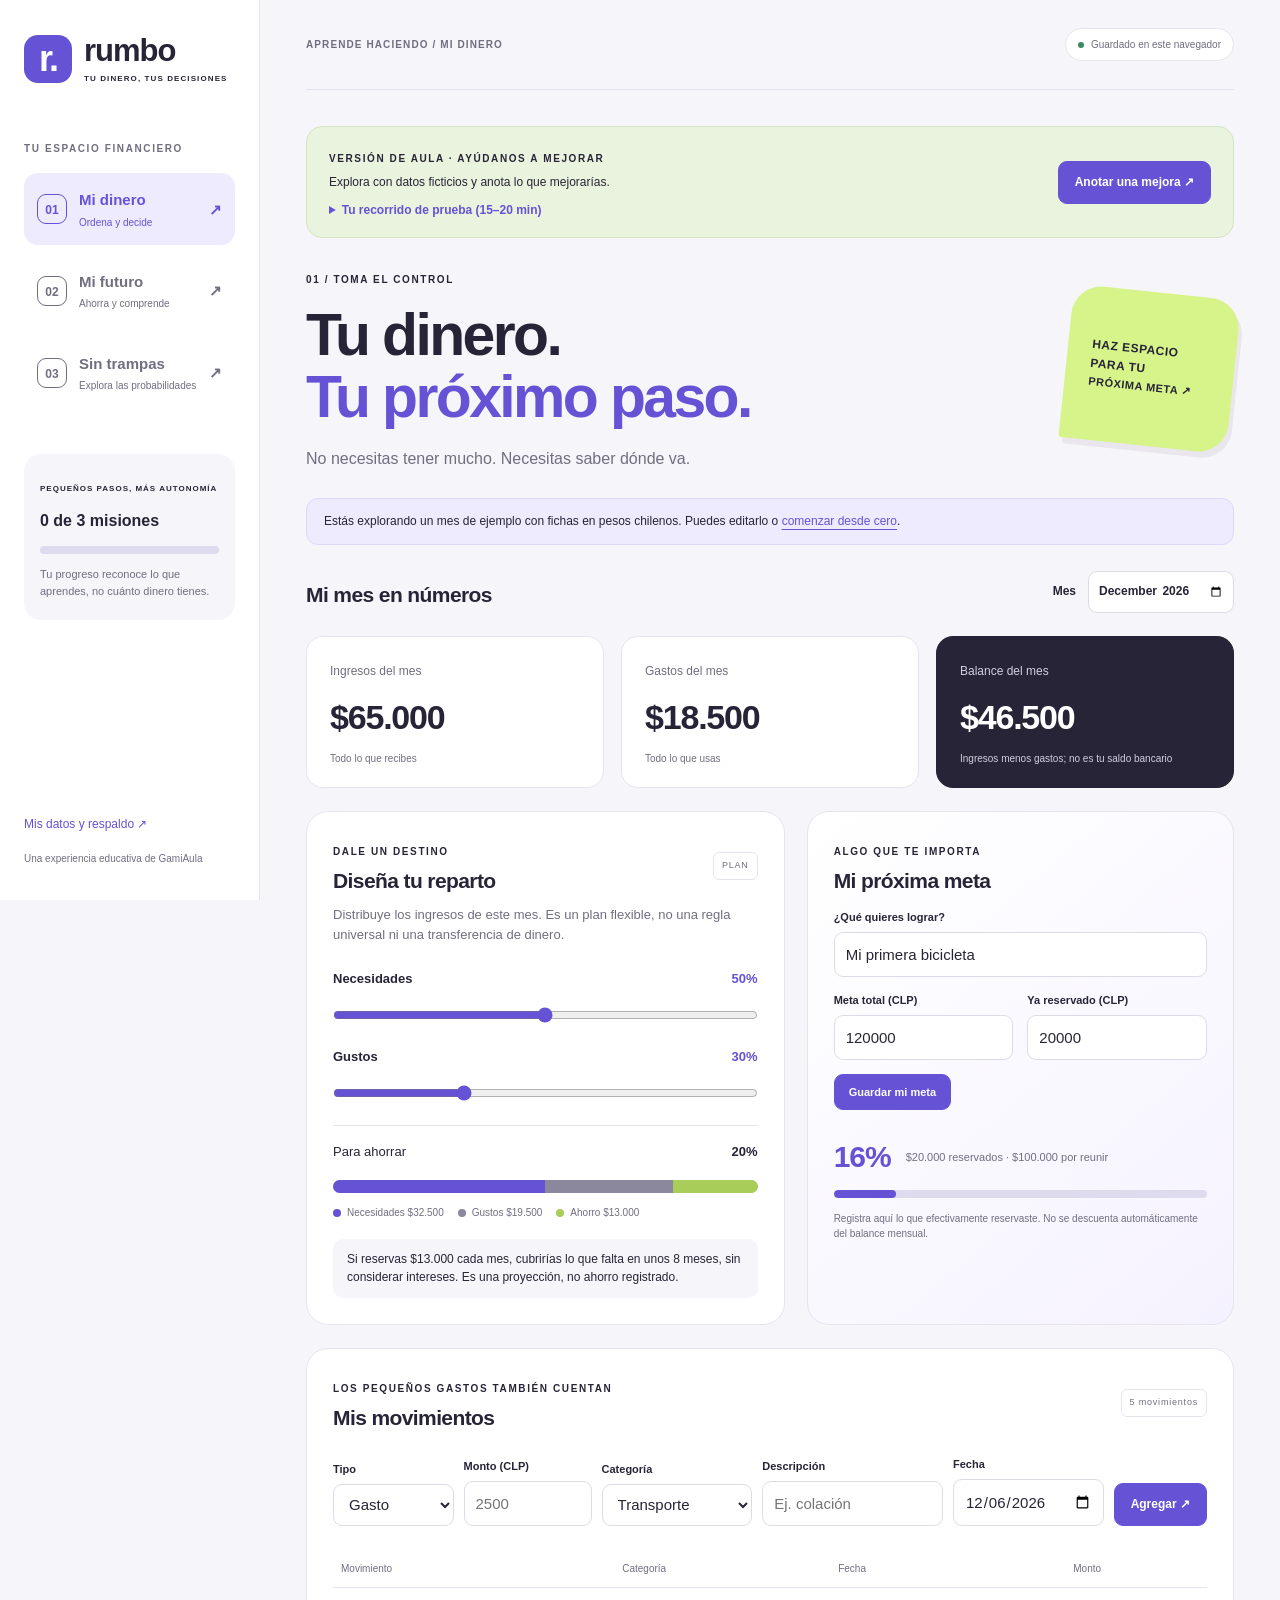
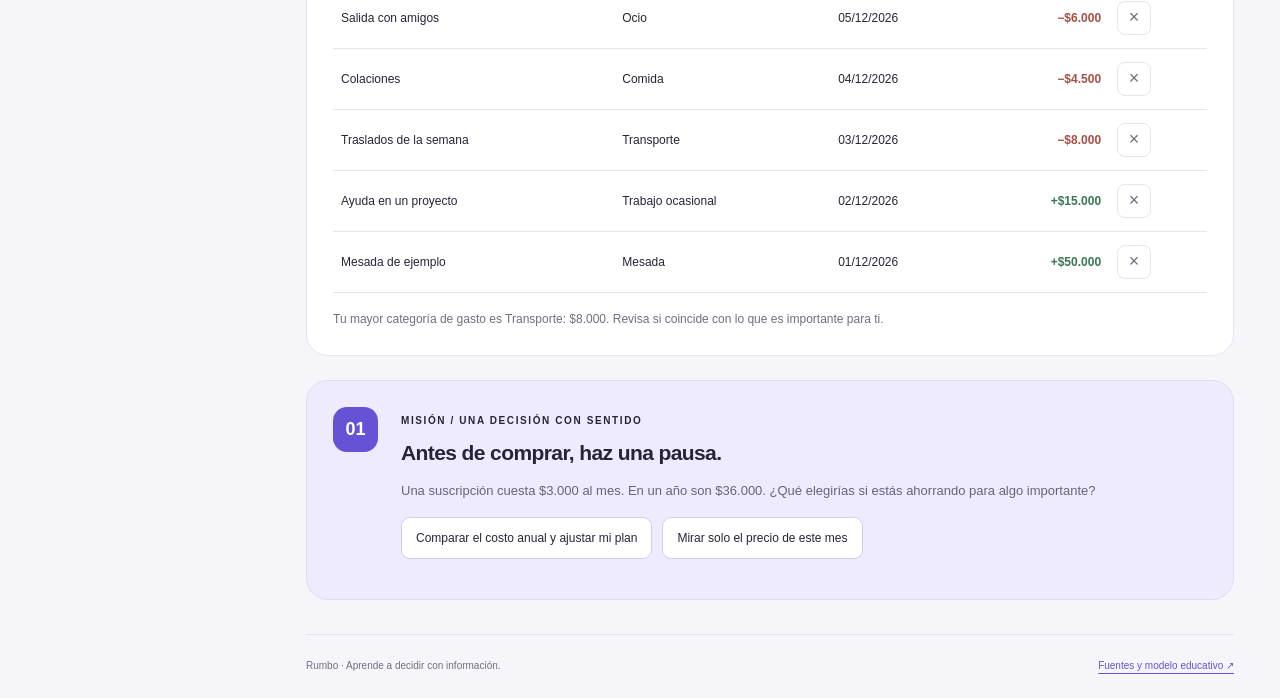
==== Rumbo.html @ 3457682f "Publicar Rumbo: finanzas para adolescentes y prueba en aula Incorpora presupuesto, productos de ahor" ====
<!doctype html>
<html lang="es-CL">
<head>
  <meta charset="utf-8">
  <meta name="viewport" content="width=device-width,initial-scale=1">
  <meta name="rumbo-version" content="1.1-aula-20261019">
  <meta name="theme-color" content="#6652d5">
  <meta name="description" content="Rumbo: aprende a organizar tu dinero, entender el ahorro y descubrir las matemáticas detrás de las apuestas.">
  <title>Rumbo · Tu dinero, tus decisiones</title>
  <link rel="icon" href="data:image/svg+xml,%3Csvg%20xmlns%3D%22http%3A%2F%2Fwww.w3.org%2F2000%2Fsvg%22%20viewBox%3D%220%200%2064%2064%22%3E%3Crect%20width%3D%2264%22%20height%3D%2264%22%20rx%3D%2218%22%20fill%3D%22%236652d5%22%2F%3E%3Cpath%20d%3D%22M18%2046V23h9v5c4-5%208-6%2014-5v9c-10-2-14%201-14%208v6z%22%20fill%3D%22%23fff%22%2F%3E%3Ccircle%20cx%3D%2246%22%20cy%3D%2243%22%20r%3D%225%22%20fill%3D%22%23d7f48a%22%2F%3E%3C%2Fsvg%3E%0A" type="image/svg+xml">
  <style>
:root{--bg:#f6f5f9;--paper:#fff;--ink:#272437;--muted:#716e80;--purple:#6652d5;--lavender:#eeebff;--lime:#d7f48a;--line:#e7e4ef;--coral:#dc765f;--mint:#b9e8d3;--radius:22px}*{box-sizing:border-box}html{scroll-behavior:smooth}body{margin:0;background:var(--bg);color:var(--ink);font-family:Inter,"Segoe UI",Arial,sans-serif;font-size:15px;line-height:1.55}button,input,select{font:inherit}button,a,input,select,summary{touch-action:manipulation}button,a{transition:background .15s,color .15s,transform .15s}button{cursor:pointer}a{color:var(--purple);text-underline-offset:4px}a:hover{color:#47359b}button:focus-visible,a:focus-visible,input:focus-visible,select:focus-visible,summary:focus-visible{outline:3px solid var(--purple);outline-offset:4px}h1,h2,h3,p{margin-top:0}h1{font-size:clamp(36px,4.6vw,61px);line-height:1.05;letter-spacing:-2.6px;font-weight:780;margin:14px 0 20px}h1 span{color:var(--purple)}h2{font-size:21px;letter-spacing:-.6px;line-height:1.3;margin:6px 0 14px}h3{font-size:19px;margin:9px 0}p{margin-bottom:16px}small{display:block}.sidebar{position:fixed;inset:0 auto 0 0;width:260px;background:var(--paper);border-right:1px solid var(--line);padding:34px 24px;display:flex;flex-direction:column;z-index:5}.brand{display:flex;gap:12px;align-items:center;text-decoration:none;color:var(--ink);font-size:31px;letter-spacing:-1px;line-height:1.1;font-weight:800}.brand-icon{background:var(--purple);border-radius:14px;color:#fff;width:48px;height:48px;display:grid;place-items:center;font-size:36px;letter-spacing:-2px}.brand-small{display:block;font-size:8px;letter-spacing:1.1px;margin-top:7px}.side-label,.eyebrow{font-size:10px;letter-spacing:1.6px;font-weight:750}.side-label{color:var(--muted);margin:57px 0 17px}.sidebar nav{display:grid;gap:10px}.sidebar nav a{display:flex;gap:12px;align-items:center;padding:15px 13px;border-radius:14px;text-decoration:none;color:var(--muted);font-weight:650}.sidebar nav a.active{background:var(--lavender);color:var(--purple)}.nav-symbol{font-size:12px;line-height:30px;text-align:center;border:1px solid currentColor;border-radius:9px;width:30px;height:30px;flex-shrink:0}.sidebar nav small{font-size:10px;font-weight:400;margin-top:3px}.arrow{margin-left:auto}.route-progress{margin-top:45px;background:var(--bg);padding:20px 16px;border-radius:17px}.route-progress .eyebrow{font-size:8px;letter-spacing:1px}.route-progress strong{display:block;font-size:16px;margin:12px 0}.route-progress p{font-size:11px;color:var(--muted);margin:12px 0 0}.side-bottom{margin-top:auto;padding-top:25px}.side-bottom>span{font-size:10px;display:block;color:var(--muted);margin-top:16px}.text-button{background:none;border:0;padding:0;color:var(--purple);font-size:inherit;text-align:left;text-decoration:underline;text-underline-offset:4px}.side-bottom button{font-size:12px;text-decoration:none}main{margin-left:260px;padding:0 46px 24px;max-width:1550px}.topbar{height:90px;display:flex;align-items:center;justify-content:space-between;gap:16px;border-bottom:1px solid var(--line);margin-bottom:36px;font-size:10px;font-weight:650;letter-spacing:1.1px;color:var(--muted)}.local-pill{background:var(--paper);border:1px solid var(--line);padding:8px 12px;border-radius:25px;font-size:10px;font-weight:400;letter-spacing:0;white-space:nowrap;display:flex;align-items:center;gap:7px}.local-pill i{height:6px;width:6px;border-radius:50%;background:#3c8861}.page-heading{display:flex;justify-content:space-between;align-items:center;gap:26px;margin-bottom:26px}.page-heading p{font-size:16px;color:var(--muted);max-width:560px;margin-bottom:0}.heading-sticker{width:168px;flex-shrink:0;min-height:154px;display:flex;flex-direction:column;justify-content:center;background:var(--lime);padding:20px 24px;border-radius:30px 30px 30px 3px;transform:rotate(6deg);font-size:12px;font-weight:600;letter-spacing:.5px;line-height:1.6;box-shadow:4px 6px 0 #e9e7ed}.heading-sticker strong{font-size:11px}.mint{background:var(--mint)}.coral{background:#f5b5a7}.notice{font-size:12px;background:var(--lavender);border:1px solid #ded7fb;border-radius:12px;padding:13px 17px;margin-bottom:26px}.coral-notice{background:#fff1ea;border-color:#f4d2c2}.section-line{display:flex;align-items:center;justify-content:space-between;gap:16px;margin-bottom:17px}.section-line h2{margin:0}.inline-label{display:flex;gap:12px;align-items:center;font-size:12px}.inline-label input{padding:7px 9px;max-width:165px}.stats{display:grid;grid-template-columns:repeat(3,1fr);gap:17px;margin-bottom:23px}.stat{background:var(--paper);border:1px solid var(--line);border-radius:17px;padding:21px 23px}.stat>span{color:var(--muted);font-size:12px}.stat strong{display:block;font-size:clamp(22px,2.8vw,34px);letter-spacing:-1.2px;margin:10px 0 7px;overflow-wrap:anywhere}.stat small{font-size:10px;color:var(--muted)}.dark{background:var(--ink);color:white;border-color:var(--ink)}.dark>span,.dark small{color:#d2cedf}.grid{display:grid;grid-template-columns:1fr 1fr;gap:22px;margin-bottom:23px}.budget-grid{grid-template-columns:1.12fr 1fr}.card{background:var(--paper);border:1px solid var(--line);border-radius:var(--radius);padding:26px;min-width:0;margin-bottom:23px}.grid>.card{margin:0}.card p{color:var(--muted);font-size:13px}.card-heading{display:flex;align-items:center;justify-content:space-between;gap:12px;margin-bottom:10px}.card-heading h2{margin-bottom:0}.mini-badge{border:1px solid var(--line);border-radius:6px;font-size:9px;padding:6px 8px;white-space:nowrap;letter-spacing:.8px;color:var(--muted)}.allocation{margin-top:24px}.allocation label{display:flex;align-items:center;justify-content:space-between;font-size:13px}.allocation output{font-weight:700;color:var(--purple)}input,select{width:100%;border:1px solid #dedbe8;background:#fff;border-radius:9px;padding:10px 11px;color:var(--ink);min-height:42px;min-width:0}input[type=range]{padding:0;min-height:24px;accent-color:var(--purple);margin:8px 0 20px;border:0;box-shadow:none}.allocation-row{display:flex;justify-content:space-between;font-size:13px;border-top:1px solid var(--line);padding-top:16px}.stacked{display:flex;overflow:hidden;height:13px;border-radius:9px;background:var(--line);margin:18px 0 12px}.stacked>span{height:100%}.legend{display:flex;gap:14px;flex-wrap:wrap;font-size:10px;color:var(--muted)}.legend span{display:flex;align-items:center;gap:6px}.dot{width:8px;height:8px;border-radius:50%;display:inline-block;flex-shrink:0}.purple{background:var(--purple)}.gray{background:#8b879d}.green{background:#a8ce59}.coral-dot{background:var(--coral)}.feedback{background:var(--bg);border-radius:10px;padding:11px 14px;font-size:12px!important;margin:18px 0 0!important;color:var(--ink)!important}.goal-card{background:linear-gradient(140deg,#fff,#f5f2ff)}label{display:block;font-size:11px;font-weight:650;margin-bottom:6px}.two{display:grid;grid-template-columns:1fr 1fr;gap:14px;margin-top:15px}.button{display:inline-flex;align-items:center;justify-content:center;background:var(--purple);color:#fff;border:1px solid var(--purple);padding:11px 16px;border-radius:9px;font-size:12px;font-weight:650;text-decoration:none;min-height:42px}.button:hover{background:#5140b7;color:#fff}.button.small{margin-top:14px;padding:8px 14px;font-size:11px;min-height:36px}.secondary{background:var(--lavender);color:var(--purple);border-color:#ded7fb}.danger{background:#fff1eb;color:#a13b30;border-color:#edbdaf}.goal-summary{display:flex;align-items:center;gap:15px;margin:24px 0 9px}.goal-summary strong{font-size:30px;letter-spacing:-1px;color:var(--purple)}.goal-summary span{font-size:11px;color:var(--muted)}progress{appearance:none;display:block;width:100%;border:0;height:8px;border-radius:9px;overflow:hidden;background:#dfdbef}progress::-webkit-progress-bar{background:#dfdbef}progress::-webkit-progress-value{background:var(--purple);border-radius:9px}progress::-moz-progress-bar{background:var(--purple)}.goal-card .muted{font-size:10px;margin:13px 0 0}.muted{color:var(--muted);font-size:12px}.entry-form{display:grid;grid-template-columns:.8fr .85fr 1fr 1.2fr 1fr auto;gap:10px;align-items:end;margin:24px 0}.table-wrap{overflow:auto}table{width:100%;border-collapse:collapse;font-size:12px}th{font-weight:500;color:var(--muted);font-size:10px;text-align:left;padding:11px 8px;border-bottom:1px solid var(--line)}td{padding:13px 8px;border-bottom:1px solid var(--line);max-width:250px;overflow-wrap:anywhere}.align-right{text-align:right}.positive{color:#397756;font-weight:700}.negative{color:#a85044;font-weight:700}.icon-button{border:1px solid var(--line);background:transparent;border-radius:8px;min-height:34px;min-width:34px;font-size:18px;color:var(--muted)}.icon-button:hover{background:var(--lavender)}#spending-summary{margin-top:17px}.mission{display:flex;gap:23px;background:var(--lavender);border:1px solid #e0dbf4;padding:26px;border-radius:var(--radius);margin:24px 0 34px}.mission-number{background:var(--purple);color:white;flex-shrink:0;width:45px;height:45px;border-radius:14px;display:grid;place-items:center;font-size:18px;font-weight:750}.mission h2{margin-top:9px}.mission p{font-size:13px;color:#69617d}.choices{display:flex;gap:10px;flex-wrap:wrap}.choices button{font-size:12px;border:1px solid #d4cceb;border-radius:9px;background:white;color:var(--ink);padding:11px 14px;text-align:left}.choices button:hover{border-color:var(--purple)}.choices button.selected{border-color:var(--purple);background:var(--purple);color:white}.mission .mission-feedback{margin:14px 0 0;color:#514281}.concept-strip{display:grid;grid-template-columns:repeat(3,1fr);gap:20px;margin:15px 0 35px;padding:23px 0;border-top:1px solid var(--line);border-bottom:1px solid var(--line)}.concept-strip strong{font-size:15px}.concept-strip p{font-size:12px;color:var(--muted);margin:7px 0 0}.products{display:grid;grid-template-columns:1fr 1fr;gap:18px;margin-bottom:23px}.product{margin:0;padding:22px}.product details p{margin-top:14px}.product-tag{color:var(--purple);background:var(--lavender);border-radius:6px;padding:4px 8px;display:inline-block;font-size:10px;font-weight:650}.product .product-summary{min-height:45px}.product dl{font-size:12px;display:grid;gap:7px}.product dl div{display:grid;grid-template-columns:65px 1fr;gap:12px}.product dt{color:var(--muted)}.product dd{margin:0}summary{font-size:12px;color:var(--purple);cursor:pointer;font-weight:600}details{margin-top:15px}details p{font-size:12px;color:var(--muted);margin:15px 0 0}.saving-form{display:grid;grid-template-columns:repeat(5,1fr);gap:12px;margin-top:23px;align-items:end}.saving-form button{grid-column:1/-1;justify-self:start}.projection-grid{grid-template-columns:.8fr 1.3fr;align-items:center;margin:26px 0 0}.projection-total span{font-size:12px;color:var(--muted)}.projection-total strong{display:block;font-size:39px;letter-spacing:-1.5px;color:var(--purple);margin:8px 0 18px}.metrics{font-size:12px;display:grid;gap:9px}.metrics>div{display:flex;justify-content:space-between;gap:12px}.metrics dt{color:var(--muted)}.metrics dd{margin:0;font-weight:650}.chart{width:100%;min-height:240px}.chart svg{display:block;width:100%;height:auto}.chart text{font:10px Inter,"Segoe UI",sans-serif;fill:var(--muted)}.chart .axis{stroke:#e7e4ef;stroke-width:1}.chart polyline{fill:none;stroke-width:2.7;stroke-linejoin:round;stroke-linecap:round}.tinted{background:#f0edff}.questions{padding-left:20px;display:grid;gap:12px;font-size:13px;color:var(--muted)}.formula{font-size:15px;background:var(--bg);padding:18px;border-radius:12px;margin-bottom:18px;text-align:center}.formula strong{display:block;font-size:24px;color:var(--purple);margin-top:7px}.dark-card{background:var(--ink);color:white;border-color:var(--ink)}.dark-card p{color:#d2cedf}.dark-card h2{font-size:27px;margin:20px 0}.dark-card .eyebrow{color:var(--lime)}.risk-form{display:grid;grid-template-columns:1.65fr 1fr 1fr auto;gap:13px;align-items:end;margin:25px 0 13px}.risk-stats{margin:21px 0}.risk-stats .stat{background:var(--bg);padding:18px;border:0}.risk-stats .stat.dark{background:var(--ink)}.risk-stats .stat strong{font-size:28px}.wide-chart{min-height:230px}.probability-strip{display:flex;align-items:center;gap:20px;background:var(--bg);padding:17px;border-radius:12px}.probability-strip strong{font-size:30px;color:var(--purple)}.probability-strip span{font-size:12px;color:var(--muted)}footer{display:flex;justify-content:space-between;border-top:1px solid var(--line);padding-top:23px;color:var(--muted);font-size:10px;gap:20px}dialog{border:1px solid var(--line);border-radius:22px;padding:29px;width:min(580px,calc(100% - 30px));max-height:85vh;color:var(--ink)}dialog::backdrop{background:#27243788;backdrop-filter:blur(4px)}dialog p{font-size:13px;color:var(--muted)}.dialog-heading{display:flex;justify-content:space-between;align-items:center;gap:12px}.dialog-heading h2{margin-bottom:12px}.dialog-actions{display:grid;gap:12px;margin:22px 0}.dialog-actions label{margin:0}.sources{display:grid;gap:15px;padding-left:20px;font-size:13px}#toast{position:fixed;bottom:22px;left:calc(50% + 100px);transform:translateX(-50%);background:var(--ink);color:white;border-radius:10px;padding:12px 20px;font-size:12px;z-index:30;max-width:90%;opacity:0;pointer-events:none}#toast.visible{opacity:1}.sr-only{position:absolute;width:1px;height:1px;padding:0;margin:-1px;overflow:hidden;clip:rect(0,0,0,0);white-space:nowrap;border:0}.skip{position:fixed;top:-90px;left:12px;z-index:50;background:white;padding:12px}.skip:focus{top:12px}[hidden]{display:none!important}
@media(min-width:1600px){main{margin-right:auto;margin-left:260px}}
@media(max-width:1200px){main{padding:0 28px 24px}.sidebar{width:225px;padding:30px 19px}main{margin-left:225px}.entry-form{grid-template-columns:repeat(3,1fr)}.entry-form button{width:100%}.saving-form{grid-template-columns:repeat(3,1fr)}.risk-form{grid-template-columns:repeat(2,1fr)}.heading-sticker{width:145px;font-size:10px}.stats{gap:12px}.stat{padding:18px}.legend{gap:10px}}
@media(max-width:920px){.sidebar{position:static;width:auto;padding:18px 24px 12px;border-right:0;border-bottom:1px solid var(--line)}.brand{font-size:25px}.brand-icon{width:39px;height:39px;font-size:29px}.brand-small{font-size:7px}.side-label,.route-progress,.side-bottom{display:none}.sidebar nav{display:flex;margin-top:19px;gap:8px}.sidebar nav a{flex:1;padding:10px;gap:9px;font-size:12px}.sidebar nav small{font-size:9px}.nav-symbol{width:25px;height:25px;line-height:25px;font-size:10px}.arrow{display:none}main{margin:0;padding:0 24px 24px;max-width:none}.topbar{height:66px;margin-bottom:27px}.page-heading{gap:16px}h1{font-size:46px}.projection-grid{grid-template-columns:1fr 1.2fr}#toast{left:50%}}
@media(max-width:640px){main{padding:0 17px 24px}.sidebar{padding:16px 17px 10px}.sidebar nav a{justify-content:center;padding:11px 6px;font-size:11px;gap:6px}.sidebar nav small{display:none}.nav-symbol{border:0;width:auto;height:auto;line-height:1;font-size:10px}.topbar{font-size:8px;gap:10px}.local-pill{font-size:8px;padding:7px 8px}.page-heading{align-items:flex-start;margin-bottom:22px}.heading-sticker{width:100px;min-height:111px;padding:15px 12px;border-radius:20px 20px 20px 2px;font-size:8px;line-height:1.7;margin-top:15px}.heading-sticker strong{font-size:8px}h1{font-size:35px;letter-spacing:-1.5px}.eyebrow{font-size:8px;letter-spacing:1.2px}.page-heading p{font-size:13px}.notice{font-size:11px;padding:12px}.section-line{align-items:flex-start;flex-direction:column;gap:10px}.section-line h2{font-size:19px}.stats{grid-template-columns:1fr 1fr;gap:11px}.stats>.stat:last-child{grid-column:1/-1}.stat{padding:16px}.stat strong{font-size:27px;margin:6px 0}.stat>span{font-size:11px}.stat small{font-size:9px}.grid,.budget-grid,.projection-grid{grid-template-columns:1fr;gap:17px}.card{padding:20px;border-radius:18px;margin-bottom:18px}.card-heading{gap:8px}.card-heading h2{font-size:19px}.entry-form,.saving-form,.risk-form{grid-template-columns:1fr 1fr}.entry-form>div:nth-child(4){grid-column:1/-1}.risk-form>div:first-child{grid-column:1/-1}.risk-form button{grid-column:1/-1}.products{grid-template-columns:1fr;gap:14px}.product .product-summary{min-height:0}.concept-strip{grid-template-columns:1fr;gap:16px;padding:20px 0}.concept-strip p{margin-top:4px}.mission{padding:20px;gap:13px}.mission-number{width:33px;height:33px;border-radius:10px;font-size:13px}.choices{flex-direction:column}.choices button{width:100%}.mission h2{font-size:19px}.mission p{font-size:12px}.projection-total strong{font-size:33px}.saving-form button{width:100%;justify-self:stretch}.chart{min-height:0}.wide-chart{margin-top:25px}.risk-stats .stat strong{font-size:25px}.two{gap:10px}.mini-badge{font-size:8px;white-space:normal;text-align:center}footer{flex-direction:column;gap:12px}table{min-width:500px}.dialog-heading h2{font-size:20px}}
@media(prefers-reduced-motion:reduce){html{scroll-behavior:auto}*{transition:none!important}}
.classroom-banner{display:flex;align-items:center;justify-content:space-between;gap:20px;background:#eaf3de;border:1px solid #d5e5bf;border-radius:16px;padding:18px 22px;margin:0 0 28px}.classroom-banner p{font-size:12px;margin:5px 0 0}.classroom-banner details{margin-top:9px}.classroom-banner ol{font-size:12px;margin:12px 0 0;padding-left:20px;display:grid;gap:7px}.classroom-banner>.button{flex-shrink:0}textarea{font:inherit;width:100%;min-width:0;resize:vertical;padding:10px 12px;border:1px solid #dedbe8;border-radius:9px;color:var(--ink);margin-bottom:12px}textarea:focus-visible{outline:3px solid var(--purple);outline-offset:3px}#feedback-form .two{margin:0 0 16px}#feedback-list article{border:1px solid var(--line);border-radius:10px;padding:13px;margin:14px 0}#feedback-list article p{white-space:pre-wrap;overflow-wrap:anywhere;font-size:12px;margin:8px 0}#feedback-list article strong{font-size:12px}#download-feedback{margin-bottom:15px}@media(max-width:640px){.classroom-banner{flex-direction:column;align-items:stretch;padding:17px}.classroom-banner .button{align-self:flex-start}}

</style>
  
  
</head>
<body>
<a class="skip" href="#main">Saltar al contenido</a>
<aside class="sidebar">
  <a href="#dinero" class="brand"><span class="brand-icon">r.</span><span>rumbo<span class="brand-small">TU DINERO, TUS DECISIONES</span></span></a>
  <div class="side-label">TU ESPACIO FINANCIERO</div>
  <nav aria-label="Secciones principales">
    <a href="#dinero" data-route="dinero"><span class="nav-symbol">01</span><span>Mi dinero<small>Ordena y decide</small></span><span class="arrow">↗</span></a>
    <a href="#futuro" data-route="futuro"><span class="nav-symbol">02</span><span>Mi futuro<small>Ahorra y comprende</small></span><span class="arrow">↗</span></a>
    <a href="#riesgos" data-route="riesgos"><span class="nav-symbol">03</span><span>Sin trampas<small>Explora las probabilidades</small></span><span class="arrow">↗</span></a>
  </nav>
  <div class="route-progress"><span class="eyebrow">PEQUEÑOS PASOS, MÁS AUTONOMÍA</span><strong id="progress-label">0 de 3 misiones</strong><progress id="progress" max="3" value="0">0 de 3</progress><p>Tu progreso reconoce lo que aprendes, no cuánto dinero tienes.</p></div>
  <div class="side-bottom"><button class="text-button" id="open-data">Mis datos y respaldo ↗</button><span>Una experiencia educativa de GamiAula</span></div>
</aside>
<main id="main" tabindex="-1">
  <header class="topbar"><span id="breadcrumb">APRENDE HACIENDO / MI DINERO</span><span class="local-pill"><i></i> Guardado en este navegador</span></header>

  <aside class="classroom-banner" aria-label="Prueba en aula"><div><span class="eyebrow">VERSIÓN DE AULA · AYÚDANOS A MEJORAR</span><p>Explora con datos ficticios y anota lo que mejorarías.</p><details><summary>Tu recorrido de prueba (15–20 min)</summary><ol><li>Mi dinero: agrega un gasto y cambia tu meta.</li><li>Mi futuro: compara dos productos y calcula un escenario con tasa cero.</li><li>Sin trampas: compara la ruleta con la moneda justa. ¿Qué cambia?</li><li>Anota una mejora concreta y descarga tus notas para entregarlas al docente.</li></ol></details></div><button class="button" id="open-feedback">Anotar una mejora ↗</button></aside>
  <section class="page" id="page-dinero" aria-labelledby="title-dinero">
    <div class="page-heading"><div><span class="eyebrow">01 / TOMA EL CONTROL</span><h1 id="title-dinero">Tu dinero.<br><span>Tu próximo paso.</span></h1><p>No necesitas tener mucho. Necesitas saber dónde va.</p></div><div class="heading-sticker">HAZ ESPACIO<br>PARA TU<br><strong>PRÓXIMA META ↗</strong></div></div>
    <div class="notice" id="demo-notice">Estás explorando un mes de ejemplo con fichas en pesos chilenos. Puedes editarlo o <button class="text-button" id="start-empty">comenzar desde cero</button>.</div>
    <div class="section-line"><h2>Mi mes en números</h2><label class="inline-label" for="period">Mes <input id="period" type="month"></label></div>
    <div class="stats"><article class="stat"><span>Ingresos del mes</span><strong id="income">$0</strong><small>Todo lo que recibes</small></article><article class="stat"><span>Gastos del mes</span><strong id="expenses">$0</strong><small>Todo lo que usas</small></article><article class="stat dark"><span>Balance del mes</span><strong id="balance">$0</strong><small>Ingresos menos gastos; no es tu saldo bancario</small></article></div>
    <div class="grid budget-grid"><article class="card"><div class="card-heading"><div><span class="eyebrow">DALE UN DESTINO</span><h2>Diseña tu reparto</h2></div><span class="mini-badge">PLAN</span></div><p>Distribuye los ingresos de este mes. Es un plan flexible, no una regla universal ni una transferencia de dinero.</p><div class="allocation"><label for="needs">Necesidades <output id="needs-out">50%</output></label><input id="needs" type="range" min="0" max="100" value="50"><label for="wants">Gustos <output id="wants-out">30%</output></label><input id="wants" type="range" min="0" max="100" value="30"><div class="allocation-row">Para ahorrar <strong id="save-percent">20%</strong></div></div><div id="allocation-bar" class="stacked" aria-hidden="true"></div><div id="allocation-amounts" class="legend"></div><p class="feedback" id="budget-feedback" aria-live="polite"></p></article>
    <article class="card goal-card"><span class="eyebrow">ALGO QUE TE IMPORTA</span><h2>Mi próxima meta</h2><form id="goal-form"><label for="goal-name">¿Qué quieres lograr?</label><input id="goal-name" maxlength="60" value="Mi primera bicicleta" required><div class="two"><div><label for="goal-target">Meta total (CLP)</label><input id="goal-target" type="number" min="1" max="100000000" step="1" value="120000" required></div><div><label for="goal-saved">Ya reservado (CLP)</label><input id="goal-saved" type="number" min="0" max="100000000" step="1" value="20000" required></div></div><button class="button small" type="submit">Guardar mi meta</button></form><div class="goal-summary"><strong id="goal-percentage">17%</strong><span id="goal-status"></span></div><progress id="goal-progress" max="100" value="17">17%</progress><p class="muted">Registra aquí lo que efectivamente reservaste. No se descuenta automáticamente del balance mensual.</p></article></div>
    <article class="card ledger"><div class="card-heading"><div><span class="eyebrow">LOS PEQUEÑOS GASTOS TAMBIÉN CUENTAN</span><h2>Mis movimientos</h2></div><span class="mini-badge" id="entry-count">0 movimientos</span></div><form id="entry-form" class="entry-form"><div><label for="entry-type">Tipo</label><select id="entry-type"><option value="expense">Gasto</option><option value="income">Ingreso</option></select></div><div><label for="entry-amount">Monto (CLP)</label><input id="entry-amount" type="number" min="1" max="10000000" step="1" placeholder="2500" required></div><div><label for="entry-category">Categoría</label><select id="entry-category"><option>Transporte</option><option>Comida</option><option>Ocio</option><option>Mesada</option><option>Trabajo ocasional</option><option>Otros</option></select></div><div><label for="entry-note">Descripción</label><input id="entry-note" maxlength="80" placeholder="Ej. colación" required></div><div><label for="entry-date">Fecha</label><input id="entry-date" type="date" required></div><button class="button" type="submit">Agregar ↗</button></form><div class="table-wrap"><table><caption class="sr-only">Movimientos del mes seleccionado</caption><thead><tr><th>Movimiento</th><th>Categoría</th><th>Fecha</th><th class="align-right">Monto</th><th><span class="sr-only">Acciones</span></th></tr></thead><tbody id="entries"></tbody></table></div><div id="spending-summary" class="muted"></div></article>
    <article class="mission"><span class="mission-number">01</span><div><span class="eyebrow">MISIÓN / UNA DECISIÓN CON SENTIDO</span><h2>Antes de comprar, haz una pausa.</h2><p>Una suscripción cuesta $3.000 al mes. En un año son $36.000. ¿Qué elegirías si estás ahorrando para algo importante?</p><div class="choices" data-mission="budget"><button data-answer="compare">Comparar el costo anual y ajustar mi plan</button><button data-answer="ignore">Mirar solo el precio de este mes</button></div><p class="mission-feedback" aria-live="polite"></p></div></article>
  </section>
  <section class="page" id="page-futuro" hidden aria-labelledby="title-futuro">
    <div class="page-heading"><div><span class="eyebrow">02 / PIENSA UN POCO MÁS ALLÁ</span><h1 id="title-futuro">Tu yo del futuro<br><span>te lo va a agradecer.</span></h1><p>Comprende las opciones antes de elegir dónde guardar tu dinero.</p></div><div class="heading-sticker mint">TIEMPO<br>+ CONSTANCIA<br><strong>= POSIBILIDADES</strong></div></div>
    <div class="concept-strip"><div><strong>Ahorro</strong><p>Reservar parte del dinero para una meta o un imprevisto.</p></div><div><strong>Inversión</strong><p>Usar dinero en un instrumento que puede generar un retorno y también pérdidas.</p></div><div><strong>Liquidez</strong><p>Qué tan fácil y rápido puedes recuperar tu dinero.</p></div></div>
    <div class="section-line"><h2>No todas las opciones hacen lo mismo</h2><span class="muted">Abre una ficha para conocerla</span></div>
    <div class="products" id="products"></div>
    <article class="card"><div class="card-heading"><div><span class="eyebrow">LABORATORIO DE AHORRO</span><h2>Lo pequeño puede sumar</h2></div><span class="mini-badge">SIMULADOR</span></div><p>Prueba una tasa hipotética, incluso negativa. No representa una oferta ni garantiza resultados. Los aportes se realizan al final de cada mes.</p><form id="saving-form" class="saving-form"><div><label for="initial">Monto inicial (CLP)</label><input id="initial" type="number" min="0" max="100000000" value="20000" step="1" required></div><div><label for="monthly">Aporte mensual (CLP)</label><input id="monthly" type="number" min="0" max="10000000" value="10000" step="1" required></div><div><label for="months">Plazo (meses)</label><input id="months" type="number" min="1" max="120" value="12" step="1" required></div><div><label for="rate">Tasa anual efectiva (%)</label><input id="rate" type="number" min="-50" max="50" value="4" step="0.1" required></div><div><label for="inflation">Inflación anual supuesta (%)</label><input id="inflation" type="number" min="-10" max="50" value="3" step="0.1" required></div><button class="button" type="submit">Calcular mi escenario ↗</button></form><div class="grid projection-grid"><div><div class="projection-total"><span>Total nominal al final</span><strong id="projection-total"></strong></div><dl class="metrics"><div><dt>Dinero aportado</dt><dd id="contributed"></dd></div><div><dt>Interés o variación simulada</dt><dd id="yield"></dd></div><div><dt>Valor en pesos de hoy</dt><dd id="real"></dd></div></dl><p class="muted">El valor real ajusta el total por la inflación supuesta. Este modelo omite impuestos, comisiones y variaciones de tasa.</p></div><div><div id="saving-chart" class="chart"></div><div class="legend"><span><i class="dot purple"></i> Total nominal</span><span><i class="dot gray"></i> Aportes</span></div></div></div></article>
    <div class="grid"><article class="card tinted"><span class="eyebrow">UNA PROMESA QUE MERECE PREGUNTAS</span><h2>“Duplica tu dinero sin riesgo”.</h2><p>Una rentabilidad muy alta, garantizada y urgente es una señal de alerta. Verifica la institución, entiende los costos y conversa con un adulto de confianza antes de entregar dinero o datos.</p><a href="https://www.cmfchile.cl/educa/621/w3-article-27432.html" target="_blank" rel="noopener noreferrer">Explorar CMF Educa ↗</a></article><article class="card"><span class="eyebrow">CUATRO PREGUNTAS CLAVE</span><h2>Antes de elegir un producto</h2><ol class="questions"><li>¿Para qué necesito el dinero y en qué fecha?</li><li>¿Cuánto podría perder y cómo me afectaría?</li><li>¿Cuándo puedo retirarlo y cuánto cuesta?</li><li>¿Quién lo ofrece y dónde verifico sus condiciones?</li></ol><p class="muted">El acceso de menores y los requisitos de representación dependen del producto y la institución. Esta app no abre cuentas ni realiza inversiones.</p></article></div>
    <article class="mission"><span class="mission-number">02</span><div><span class="eyebrow">MISIÓN / EL TIEMPO IMPORTA</span><h2>Necesitas tu dinero en dos semanas.</h2><p>Estás juntando dinero para una salida con tu curso. ¿Qué revisarías primero?</p><div class="choices" data-mission="saving"><button data-answer="liquidity">La disponibilidad del dinero y el riesgo de pérdida</button><button data-answer="return">Solo la opción que promete ganar más</button></div><p class="mission-feedback" aria-live="polite"></p></div></article>
  </section>
  <section class="page" id="page-riesgos" hidden aria-labelledby="title-riesgos">
    <div class="page-heading"><div><span class="eyebrow">03 / MIRA DETRÁS DE LA PROMESA</span><h1 id="title-riesgos">La suerte no es<br><span>un plan financiero.</span></h1><p>Descubre por qué ganar una vez no cambia las reglas del juego.</p></div><div class="heading-sticker coral">PREGUNTA<br>POR LOS NÚMEROS.<br><strong>NO POR LA RACHA.</strong></div></div>
    <div class="notice coral-notice">Laboratorio matemático con fichas ficticias. Aquí no se apuesta, no se compra y no hay premios por ganar.</div>
    <div class="grid"><article class="card"><span class="eyebrow">EL DETALLE QUE CAMBIA TODO</span><h2>¿Qué es la ventaja de la casa?</h2><p>Es la parte de lo apostado que el modelo deja, en promedio, al operador. En una ruleta europea idealizada, apostar a un color acierta 18 de 37 veces: el cero hace la diferencia.</p><div class="formula">18/37 × (+1) + 19/37 × (−1)<strong>= −1/37 ≈ −2,70%</strong></div><p>Puedes ganar una sesión. Al repetir apuestas con estas reglas, el resultado esperado es negativo. El retorno promedio no describe lo que recibirá cada persona.</p></article><article class="card dark-card"><span class="eyebrow">UNA GANANCIA AISLADA NO ES UNA ESTRATEGIA</span><h2>Observa muchas sesiones,<br>no solo una historia.</h2><p>Las redes suelen mostrar a quien ganó. No muestran necesariamente a todas las personas que perdieron ni cuánto apostaron antes.</p><p>En el laboratorio compararás una sesión, el promedio de 300 sesiones y el resultado esperado según las reglas.</p></article></div>
    <article class="card"><div class="card-heading"><div><span class="eyebrow">LABORATORIO DE PROBABILIDADES</span><h2>Lo que una racha no te cuenta</h2></div><span class="mini-badge">300 SESIONES</span></div><form id="risk-form" class="risk-form"><div><label for="risk-model">Modelo matemático</label><select id="risk-model"><option value="roulette">Ruleta europea: color (18/37)</option><option value="coin">Moneda: pago total de 1,9×</option><option value="fair">Moneda justa: control sin ventaja</option></select></div><div><label for="risk-stake">Fichas por ronda</label><input id="risk-stake" type="number" value="100" min="1" max="100000" step="1" required></div><div><label for="risk-rounds">Rondas por sesión</label><select id="risk-rounds"><option value="10">10</option><option value="100" selected>100</option><option value="500">500</option><option value="1000">1.000</option></select></div><button class="button" type="submit">Analizar 300 sesiones ↗</button></form><p class="muted" id="model-description"></p><div class="stats risk-stats"><article class="stat"><span>Ventaja teórica de la casa</span><strong id="house-edge"></strong><small>Por cada ficha apostada</small></article><article class="stat"><span>Resultado esperado por sesión</span><strong id="expected-net"></strong><small>Según probabilidades y pagos</small></article><article class="stat dark"><span>Promedio observado por sesión</span><strong id="observed-net"></strong><small>Varía en cada experimento</small></article></div><div id="risk-chart" class="chart wide-chart"></div><div class="legend"><span><i class="dot gray"></i> Una sesión</span><span><i class="dot purple"></i> Promedio de 300 sesiones</span><span><i class="dot coral-dot"></i> Resultado esperado</span></div><div id="session-bar" class="stacked" aria-hidden="true"></div><p id="session-summary" class="feedback" aria-live="polite"></p><details><summary>Cómo interpretar el experimento</summary><p>Cada ronda es independiente y usa el mismo tamaño de apuesta. Si se acierta, el pago total incluye la ficha inicial; si se pierde, se pierde esa ficha. En el control justo no hay ventaja de la casa, pero sigue existiendo variación y riesgo de pérdidas.</p><p>Completamos todas las rondas sin límite de capital para estudiar el resultado neto acumulado. Los valores negativos son pérdidas acumuladas, no un saldo real. No modelamos endeudamiento ni abandono por falta de fondos.</p><p>La ventaja indica el ingreso bruto esperado por lo apostado, antes de gastos del operador. Ni una sesión ni 300 sesiones garantizan un resultado concreto.</p></details></article>
    <div class="grid"><article class="card"><span class="eyebrow">LA FALACIA DEL JUGADOR</span><h2>“Ya me toca ganar”.</h2><p>En un evento independiente, los resultados anteriores no cambian la probabilidad del siguiente. Después de cinco pérdidas en el modelo de ruleta, acertar a un color sigue teniendo probabilidad 18/37.</p><div class="probability-strip"><strong>48,65%</strong><span>antes de la racha<br>y después de la racha</span></div></article><article class="card tinted"><span class="eyebrow">SEÑALES PARA HACER UNA PAUSA</span><h2>Recuperar lo perdido puede costar más.</h2><p>Perseguir pérdidas, ocultar gastos, pedir dinero para apostar o dejar actividades importantes son razones para buscar apoyo.</p><p>Habla con un adulto de confianza, orientación de tu colegio o un profesional de salud. Pedir ayuda no requiere haber perdido una cantidad determinada.</p></article></div>
    <article class="mission"><span class="mission-number">03</span><div><span class="eyebrow">MISIÓN / DESARMA LA TRAMPA</span><h2>Perdiste cinco veces seguidas.</h2><p>En este modelo las rondas son independientes. ¿Qué pasa con la siguiente?</p><div class="choices" data-mission="risk"><button data-answer="same">La probabilidad sigue igual</button><button data-answer="due">Es más probable ganar porque “ya toca”</button></div><p class="mission-feedback" aria-live="polite"></p></div></article>
  </section>
  <footer><span>Rumbo · Aprende a decidir con información.</span><button class="text-button" id="open-sources">Fuentes y modelo educativo ↗</button></footer>
</main>
<dialog id="data-dialog"><div class="dialog-heading"><h2>Tu espacio, tus datos</h2><button class="icon-button" data-close="data-dialog" aria-label="Cerrar">×</button></div><p>No necesitas registrarte. Tus movimientos, meta y misiones se guardan en este navegador. No llegan a GitHub ni a GamiAula.</p><p>En un dispositivo compartido, usa ejemplos ficticios. Puedes descargar un respaldo y restaurarlo en otro navegador.</p><div class="dialog-actions"><button class="button" id="export-data">Descargar respaldo JSON</button><label class="button secondary" for="import-data">Restaurar respaldo</label><input id="import-data" type="file" accept=".json,application/json" class="sr-only"><button class="button secondary" id="load-demo">Cargar ejemplo (reemplaza datos)</button><button class="button danger" id="clear-data">Borrar mis datos de este navegador</button></div><p id="data-feedback" aria-live="polite"></p><p class="muted">Si borras los datos del navegador o usas modo privado, el guardado puede desaparecer. La app funciona sin conexiones externas; solo los enlaces a fuentes abren otros sitios.</p></dialog>
<dialog id="sources-dialog"><div class="dialog-heading"><h2>Aprender con respaldo</h2><button class="icon-button" data-close="sources-dialog" aria-label="Cerrar">×</button></div><p>Contenido educativo para adolescentes, con montos de ejemplo en CLP. Tasas hipotéticas, sin recomendaciones de compra ni contratación.</p><ul class="sources"><li><a href="https://www.cmfchile.cl/educa/621/w3-article-27432.html" target="_blank" rel="noopener noreferrer">CMF Educa: instrumentos de ahorro ↗</a></li><li><a href="https://www.cmfchile.cl/educa/621/w3-propertyvalue-988.html" target="_blank" rel="noopener noreferrer">CMF Educa: fondos mutuos y riesgos ↗</a></li><li><a href="https://www.cmfchile.cl/educa/621/w3-article-518.html" target="_blank" rel="noopener noreferrer">CMF Educa: instrumentos del mercado de valores ↗</a></li><li><a href="https://www.gamblingcommission.gov.uk/public-and-players/guide/return-to-player-how-much-gaming-machines-payout" target="_blank" rel="noopener noreferrer">Gambling Commission: retorno promedio e independencia ↗</a></li></ul><p class="muted">Fuentes revisadas el 13 de octubre de 2026. El modelo de ruleta y la moneda con pago reducido son ejemplos matemáticos simplificados. Los términos reales dependen de cada producto.</p></dialog>
<dialog id="feedback-dialog" aria-labelledby="feedback-title"><div class="dialog-heading"><h2 id="feedback-title">Tus ideas mejoran Rumbo</h2><button class="icon-button" data-close="feedback-dialog" aria-label="Cerrar notas">×</button></div><p>Usa ejemplos ficticios. No incluyas tu nombre, datos de tu familia ni información financiera real. Las notas quedan en este navegador: descárgalas y compártelas con tu docente.</p><form id="feedback-form"><div class="two"><div><label for="feedback-section">Sección</label><select id="feedback-section"><option value="dinero">Mi dinero</option><option value="futuro">Mi futuro</option><option value="riesgos">Sin trampas</option><option value="general">Toda la app</option></select></div><div><label for="feedback-kind">¿Qué encontraste?</label><select id="feedback-kind"><option>Idea de mejora</option><option>Algo no funciona</option><option>Algo no se entiende</option><option>Algo que me gustó</option></select></div></div><label for="feedback-task">¿Qué intentabas hacer?</label><textarea id="feedback-task" rows="2" maxlength="500" required placeholder="Ej. comparar dos escenarios de ahorro"></textarea><label for="feedback-result">¿Qué ocurrió o qué mejorarías?</label><textarea id="feedback-result" rows="3" maxlength="700" required></textarea><label for="feedback-expect">¿Qué esperabas o qué propones? (opcional)</label><textarea id="feedback-expect" rows="2" maxlength="700"></textarea><button class="button" type="submit">Guardar nota</button></form><p id="feedback-status" role="status"></p><div id="feedback-list"></div><button class="button secondary" id="download-feedback">Descargar mis notas (.txt)</button><p class="muted">Descargar prepara un archivo; no lo envía automáticamente al docente. Estas notas se guardan y descargan por separado del respaldo de tus movimientos.</p></dialog>
<div id="toast" role="status" aria-live="polite"></div>
<noscript><p>Activa JavaScript para usar los simuladores y guardar movimientos.</p></noscript>
<script>
(function (root) {
  'use strict';
  function number(value, min, max) {
    const n = Number(value);
    if (!Number.isFinite(n) || n < min || n > max) throw new RangeError('Valor fuera de rango');
    return n;
  }
  function totals(entries) {
    const income = entries.filter(x => x.type === 'income').reduce((s, x) => s + x.amount, 0);
    const expenses = entries.filter(x => x.type === 'expense').reduce((s, x) => s + x.amount, 0);
    return { income, expenses, balance: income - expenses };
  }
  // Tasa anual efectiva; capitalización mensual equivalente; aporte al fin del mes.
  function project(initial, contribution, months, annualRate, inflation) {
    number(initial, 0, 1e8); number(contribution, 0, 1e7); number(months, 1, 120);
    if (!Number.isInteger(months)) throw new RangeError('Usa un plazo entero');
    number(annualRate, -50, 50); number(inflation, -10, 50);
    const rate = Math.pow(1 + annualRate / 100, 1 / 12) - 1;
    const points = [{ month: 0, balance: initial, contributed: initial }];
    let balance = initial;
    for (let i = 1; i <= months; i++) {
      balance = balance * (1 + rate) + contribution;
      points.push({ month: i, balance, contributed: initial + contribution * i });
    }
    const contributed = initial + contribution * months;
    return { balance, contributed, yield: balance - contributed,
      real: balance / Math.pow(1 + inflation / 100, months / 12), points };
  }
  const models = {
    roulette: { name: 'Modelo de ruleta europea', p: 18 / 37, payout: 2 },
    coin: { name: 'Moneda con pago reducido', p: .5, payout: 1.9 },
    fair: { name: 'Moneda justa (control)', p: .5, payout: 2 }
  };
  function expected(model, stake, rounds) {
    return stake * rounds * (model.p * model.payout - 1);
  }
  // Todas las rondas se realizan con fichas de laboratorio, sin límite de capital.
  // Se mide el resultado neto acumulado, no un saldo bancario.
  function experiment(key, stake, rounds, sessions = 300, random = Math.random) {
    if (!models[key]) throw new RangeError('Modelo desconocido');
    number(stake, 1, 100000); number(rounds, 1, 1000); number(sessions, 1, 1000);
    if (!Number.isInteger(rounds) || !Number.isInteger(sessions)) throw new RangeError('Usa enteros');
    const model = models[key];
    const sums = Array(rounds + 1).fill(0), sample = [0], ends = [];
    for (let s = 0; s < sessions; s++) {
      let net = 0;
      for (let r = 1; r <= rounds; r++) {
        net += (random() < model.p ? model.payout - 1 : -1) * stake;
        sums[r] += net;
        if (s === 0) sample.push(net);
      }
      ends.push(net);
    }
    const mean = sums.map(x => x / sessions);
    return { sample, mean, ends, average: mean[rounds],
      theory: expected(model, stake, rounds),
      winners: ends.filter(x => x > 1e-7).length,
      tied: ends.filter(x => Math.abs(x) <= 1e-7).length,
      losers: ends.filter(x => x < -1e-7).length,
      edge: 1 - model.p * model.payout,
      totalStaked: sessions * rounds * stake };
  }
  function validateBackup(data) {
    if (!data || data.version !== 1 || !Array.isArray(data.entries) || data.entries.length > 5000) throw Error('Respaldo no compatible');
    const entries = data.entries.map(x => {
      if (!x || !['income','expense'].includes(x.type) || !['Mesada','Trabajo ocasional','Transporte','Comida','Ocio','Otros'].includes(x.category)) throw Error('Movimiento inválido');
      if (typeof x.note !== 'string' || x.note.length > 80 || typeof x.date !== 'string' || !/^\d{4}-\d{2}-\d{2}$/.test(x.date)) throw Error('Movimiento inválido');
      const d = new Date(x.date + 'T12:00:00');
      if (isNaN(d) || d.toISOString().slice(0,10) !== x.date) throw Error('Fecha inválida');
      number(x.amount, 1, 1e7);
      if (!Number.isInteger(x.amount)) throw Error('Monto inválido');
      return { id: String(x.id).slice(0,80), date: x.date, note: x.note, category: x.category, type: x.type, amount: x.amount };
    });
    const goal = data.goal;
    if (!goal || typeof goal.name !== 'string' || goal.name.length > 60) throw Error('Meta inválida');
    if (typeof goal.target !== 'number' || typeof goal.saved !== 'number') throw Error('Monto de meta inválido');
    number(goal.target, 1, 1e8); number(goal.saved, 0, 1e8);
    const completed = Array.isArray(data.completed) ? [...new Set(data.completed.filter(x => ['budget','saving','risk'].includes(x)))] : [];
    return { version: 1, entries, goal: { name: goal.name, target: goal.target, saved: goal.saved }, completed, demo: data.demo === true };
  }
  const api = { totals, project, models, expected, experiment, validateBackup };
  if (typeof module !== 'undefined' && module.exports) module.exports = api;
  root.RumboFinance = api;
})(typeof window !== 'undefined' ? window : globalThis);

</script>
<script>
(() => {
  'use strict';
  const F = window.RumboFinance, $ = id => document.getElementById(id);
  const KEY = 'rumbo.finanzas.v1';
  const money = value => new Intl.NumberFormat('es-CL', { style: 'currency', currency: 'CLP', maximumFractionDigits: 0 }).format(value);
  const count = value => new Intl.NumberFormat('es-CL', { maximumFractionDigits: 1 }).format(value);
  const escape = value => String(value).replace(/[&<>"']/g, c => ({ '&': '&amp;', '<': '&lt;', '>': '&gt;', '"': '&quot;', "'": '&#39;' }[c]));
  function localDate() { const d = new Date(); return `${d.getFullYear()}-${String(d.getMonth()+1).padStart(2,'0')}-${String(d.getDate()).padStart(2,'0')}`; }
  const today = localDate(), month = today.slice(0,7);
  const empty = () => ({ version: 1, entries: [], goal: { name: 'Mi próxima meta', target: 100000, saved: 0 }, completed: [], demo: false });
  function demo() {
    return { version: 1, demo: true, completed: [], goal: { name: 'Mi primera bicicleta', target: 120000, saved: 20000 }, entries: [
      { id:'demo1',type:'income',amount:50000,category:'Mesada',note:'Mesada de ejemplo',date:month+'-01' },
      { id:'demo2',type:'income',amount:15000,category:'Trabajo ocasional',note:'Ayuda en un proyecto',date:month+'-02' },
      { id:'demo3',type:'expense',amount:8000,category:'Transporte',note:'Traslados de la semana',date:month+'-03' },
      { id:'demo4',type:'expense',amount:4500,category:'Comida',note:'Colaciones',date:month+'-04' },
      { id:'demo5',type:'expense',amount:6000,category:'Ocio',note:'Salida con amigos',date:month+'-05' }
    ] };
  }
  let state, storageOK = true, startupMessage = '';
  try { const raw = localStorage.getItem(KEY); state = raw ? F.validateBackup(JSON.parse(raw)) : demo(); }
  catch { state = empty(); startupMessage = 'No pudimos recuperar el guardado. Puedes restaurar un respaldo.'; }
  function persist() {
    try { localStorage.setItem(KEY, JSON.stringify(state)); storageOK = true; }
    catch { storageOK = false; }
    document.querySelector('.local-pill').innerHTML = storageOK ? '<i></i> Guardado en este navegador' : 'Sin guardado: descarga un respaldo';
  }
  let toastTimer;
  function toast(message) { $('toast').textContent = message; $('toast').classList.add('visible'); clearTimeout(toastTimer); toastTimer = setTimeout(() => $('toast').classList.remove('visible'), 4500); }
  function save(message) { persist(); toast(storageOK ? message : 'El navegador no permite guardar. Descarga un respaldo.'); }
  function selectedEntries() { return state.entries.filter(x => x.date.slice(0,7) === $('period').value); }
  function allocation() {
    let needs = +$('needs').value, wants = +$('wants').value;
    if (needs + wants > 100) { wants = 100 - needs; $('wants').value = wants; }
    const saving = 100 - needs - wants, income = F.totals(selectedEntries()).income;
    $('needs-out').textContent = needs+'%'; $('wants-out').textContent = wants+'%'; $('save-percent').textContent = saving+'%';
    $('allocation-bar').innerHTML = `<span class="purple" style="width:${needs}%"></span><span class="gray" style="width:${wants}%"></span><span class="green" style="width:${saving}%"></span>`;
    $('allocation-amounts').innerHTML = `<span><i class="dot purple"></i> Necesidades ${money(income*needs/100)}</span><span><i class="dot gray"></i> Gustos ${money(income*wants/100)}</span><span><i class="dot green"></i> Ahorro ${money(income*saving/100)}</span>`;
    const gap = Math.max(0,state.goal.target-state.goal.saved), monthly = income*saving/100;
    $('budget-feedback').textContent = !income ? 'Agrega ingresos para calcular los montos de tu plan.' : gap === 0 ? 'Tu meta ya está cubierta. Puedes elegir tu siguiente paso.' : monthly > 0 ? `Si reservas ${money(monthly)} cada mes, cubrirías lo que falta en unos ${Math.ceil(gap/monthly)} meses, sin considerar intereses. Es una proyección, no ahorro registrado.` : 'Tu plan aún no reserva dinero para la meta. Puedes ajustar el reparto según tu realidad.';
  }
  function renderGoal() {
    $('goal-name').value = state.goal.name; $('goal-target').value = state.goal.target; $('goal-saved').value = state.goal.saved;
    const pct = Math.min(100,100*state.goal.saved/state.goal.target);
    $('goal-percentage').textContent = Math.floor(pct)+'%'; $('goal-progress').value = pct;
    $('goal-progress').textContent = Math.floor(pct)+'%';
    $('goal-status').textContent = `${money(state.goal.saved)} reservados · ${money(Math.max(0,state.goal.target-state.goal.saved))} por reunir`;
  }
  function renderBudget() {
    $('demo-notice').hidden = !state.demo;
    const list = selectedEntries(), totals = F.totals(list);
    $('income').textContent = money(totals.income); $('expenses').textContent = money(totals.expenses); $('balance').textContent = money(totals.balance);
    $('entry-count').textContent = list.length+' movimientos';
    $('entries').innerHTML = list.slice().sort((a,b)=>b.date.localeCompare(a.date)).map(x => `<tr><td>${escape(x.note)}</td><td>${escape(x.category)}</td><td>${x.date.split('-').reverse().join('/')}</td><td class="align-right ${x.type==='income'?'positive':'negative'}">${x.type==='income'?'+':'−'}${money(x.amount)}</td><td><button class="icon-button" data-delete="${escape(x.id)}" aria-label="Eliminar ${escape(x.note)}">×</button></td></tr>`).join('') || '<tr><td colspan="5">No hay movimientos en este mes. Agrega el primero para comenzar.</td></tr>';
    const groups = {}; list.filter(x=>x.type==='expense').forEach(x=>groups[x.category]=(groups[x.category]||0)+x.amount);
    const highest = Object.entries(groups).sort((a,b)=>b[1]-a[1])[0];
    $('spending-summary').textContent = highest ? `Tu mayor categoría de gasto es ${highest[0]}: ${money(highest[1])}. ${totals.balance<0?'En este mes gastaste más de lo que registraste como ingresos. Revisa el plan y tus fuentes de dinero.':'Revisa si coincide con lo que es importante para ti.'}` : 'Cuando registres gastos, podrás ver dónde estás usando más dinero.';
    renderGoal(); allocation();
  }
  const products = [
    { name:'Cuenta de ahorro',tag:'Reservar y organizar',summary:'Guarda dinero bajo condiciones definidas por la institución.',risk:'Depende de la entidad y las condiciones; considera inflación y costos.',time:'Revisa límites de retiro, reajustes y condiciones de interés.',detail:'Una cuenta de ahorro puede pagar intereses o reajustes según su contrato. Antes de elegirla, verifica cargos, saldo mínimo, reglas de retiro y requisitos para menores. Tener dinero guardado no asegura que conserve su poder de compra.' },
    { name:'Depósito a plazo',tag:'Un plazo acordado',summary:'Entregas dinero por un período y una tasa pactados.',risk:'Hay riesgo de la entidad, inflación y condiciones contractuales.',time:'Planifica mantener el dinero hasta el vencimiento.',detail:'En un depósito a plazo, la institución recibe dinero por un período determinado y pacta intereses o reajustes. La disponibilidad antes del vencimiento depende del contrato. Compara tasas usando el mismo plazo, moneda y condiciones; una tasa mensual y una anual no se comparan directamente.' },
    { name:'Fondo mutuo',tag:'Una cartera compartida',summary:'Tus aportes se invierten junto a los de otras personas.',risk:'Puede ganar o perder valor; depende de los activos del fondo.',time:'Revisa plazo de rescate, comisiones y horizonte recomendado.',detail:'Un fondo invierte en distintos activos según su política. Diversificar puede repartir riesgos, pero no los elimina. El valor de la cuota cambia. Revisa el reglamento, los costos y el riesgo; la rentabilidad pasada no garantiza la futura.' },
    { name:'Acciones',tag:'Participar en una empresa',summary:'Compras una parte del patrimonio de una empresa.',risk:'El precio puede caer y no hay ganancias garantizadas.',time:'Vender depende del mercado y no asegura recuperar lo aportado.',detail:'Los retornos pueden venir de dividendos y variaciones del precio. Una empresa puede no repartir dividendos y una acción puede perder mucho valor. Concentrar todo en una sola empresa aumenta la exposición. Se estudian aquí para comprenderlas, no como recomendación de compra.' }
  ];
  $('products').innerHTML = products.map(x=>`<article class="card product"><span class="product-tag">${x.tag}</span><h3>${x.name}</h3><p class="product-summary">${x.summary}</p><dl><div><dt>Riesgo</dt><dd>${x.risk}</dd></div><div><dt>Disponibilidad</dt><dd>${x.time}</dd></div></dl><details><summary>Entender este producto</summary><p>${x.detail}</p></details></article>`).join('');
  function chart(target, series, monthsLabel, valueFormatter) {
    const w=720,h=270,left=72,right=22,top=22,bottom=38;
    const values=series.flatMap(s=>s.values), min=Math.min(0,...values), max=Math.max(0,...values);
    const span=max-min||1, lower=min-span*.08, upper=max+span*.08;
    const x=(i,n)=>left+(w-left-right)*i/Math.max(1,n-1), y=v=>top+(h-top-bottom)*(upper-v)/(upper-lower);
    let svg=`<svg viewBox="0 0 ${w} ${h}" role="img" aria-label="${escape(monthsLabel)}"><title>${escape(monthsLabel)}</title>`;
    for(let i=0;i<5;i++){const v=lower+(upper-lower)*i/4;svg+=`<line class="axis" x1="${left}" x2="${w-right}" y1="${y(v)}" y2="${y(v)}"/><text x="${left-8}" y="${y(v)+4}" text-anchor="end">${escape(valueFormatter(v))}</text>`;}
    svg+=`<line x1="${left}" x2="${w-right}" y1="${y(0)}" y2="${y(0)}" stroke="#b9b4cc" stroke-dasharray="4 4"/>`;
    series.forEach(s=>{
      const stride=Math.max(1,Math.floor(s.values.length/150));
      const pts=s.values.map((v,i)=>i%stride===0||i===s.values.length-1?`${x(i,s.values.length).toFixed(2)},${y(v).toFixed(2)}`:null).filter(Boolean).join(' ');
      svg+=`<polyline points="${pts}" stroke="${s.color}" ${s.dashed?'stroke-dasharray="6 5"':''}><title>${escape(s.name)}</title></polyline>`;
    });
    const n=series[0].values.length-1;
    [0,Math.round(n/2),n].forEach(i=>{svg+=`<text x="${x(i,n+1)}" y="${h-10}" text-anchor="middle">${i}</text>`;});
    svg+='</svg>';
    $(target).innerHTML=svg;
  }
  function compactMoney(v) { return Math.abs(v)>=1000000?count(v/1000000)+' M':Math.abs(v)>=1000?count(v/1000)+' mil':count(v); }
  function renderProjection() {
    const result=F.project(+$('initial').value,+$('monthly').value,+$('months').value,+$('rate').value,+$('inflation').value);
    $('projection-total').textContent=money(result.balance);$('contributed').textContent=money(result.contributed);$('yield').textContent=money(result.yield);$('real').textContent=money(result.real);
    chart('saving-chart',[{name:'Total nominal',values:result.points.map(x=>x.balance),color:'#6652d5'},{name:'Aportes',values:result.points.map(x=>x.contributed),color:'#8b879d',dashed:true}],`Evolución en CLP durante ${$('months').value} meses: total ${money(result.balance)}, aportado ${money(result.contributed)}. Eje horizontal: meses.`,compactMoney);
  }
  function renderRisk() {
    const key=$('risk-model').value,stake=+$('risk-stake').value,rounds=+$('risk-rounds').value,model=F.models[key];
    const result=F.experiment(key,stake,rounds);
    $('house-edge').textContent=count(result.edge*100)+'%';
    $('expected-net').textContent=count(result.theory)+' fichas';$('observed-net').textContent=count(result.average)+' fichas';
    $('model-description').textContent=`Probabilidad de acierto: ${count(model.p*100)}%. Pago total al acertar: ${count(model.payout)}× lo apostado (incluye la ficha inicial). Total apostado entre 300 sesiones: ${count(result.totalStaked)} fichas. ${key==='fair'?'Este control tiene resultado esperado cero: no elimina el riesgo de perder en una sesión.':''}`;
    const theory=Array.from({length:rounds+1},(_,i)=>F.expected(model,stake,i));
    chart('risk-chart',[{name:'Una sesión',values:result.sample,color:'#aaa6b7'},{name:'Promedio observado',values:result.mean,color:'#6652d5'},{name:'Resultado esperado',values:theory,color:'#dc765f',dashed:true}],`Resultado neto acumulado en fichas por ronda. Resultado esperado final ${count(result.theory)}; promedio observado ${count(result.average)}. Eje horizontal: rondas.`,compactMoney);
    $('session-bar').innerHTML=`<span class="green" style="width:${result.winners/3}%"></span><span class="gray" style="width:${result.tied/3}%"></span><span class="coral-dot" style="width:${result.losers/3}%"></span>`;
    $('session-summary').textContent=`De 300 sesiones: ${result.winners} terminaron con ganancia, ${result.tied} empatadas y ${result.losers} con pérdida. ${result.edge>0?'Las ganancias puntuales no cambian la desventaja matemática.':'El modelo justo puede producir ganancias y pérdidas, aunque su expectativa sea cero.'} Repetir el experimento genera otros resultados.`;
  }
  const missions={budget:{right:'compare',yes:'Comparar el costo completo permite decidir si ese gasto cabe en tus prioridades. Puedes conservarlo, ajustarlo o dejarlo; lo importante es decidir con información.',no:'El precio mensual puede esconder el costo acumulado. Multiplica por 12 y compáralo con tu meta antes de decidir.'},saving:{right:'liquidity',yes:'La meta tiene una fecha cercana. Revisa si podrás retirar el dinero a tiempo, los costos y si su valor puede caer.',no:'Una promesa de rendimiento no asegura disponibilidad ni evita pérdidas. Para una meta cercana, revisar el plazo y el riesgo es esencial.'},risk:{right:'same',yes:'Exacto: en rondas independientes, una racha no altera la probabilidad siguiente. Ganar no es una deuda que el azar tenga contigo.',no:'El azar no compensa una racha. En este modelo cada ronda conserva su probabilidad, independientemente de las anteriores.'}};
  function renderProgress(){
    const n=state.completed.length;$('progress').value=n;$('progress-label').textContent=n+' de 3 misiones';
    document.querySelectorAll('[data-mission]').forEach(el=>{const key=el.dataset.mission;if(state.completed.includes(key)){el.parentElement.querySelector('.mission-feedback').textContent='Misión completada. '+missions[key].yes;el.querySelector(`[data-answer="${missions[key].right}"]`).classList.add('selected');}});
  }
  function route(){
    const key=['dinero','futuro','riesgos'].includes(location.hash.slice(1))?location.hash.slice(1):'dinero';
    document.querySelectorAll('.page').forEach(p=>p.hidden=p.id!=='page-'+key);
    document.querySelectorAll('[data-route]').forEach(a=>{a.classList.toggle('active',a.dataset.route===key);if(a.dataset.route===key)a.setAttribute('aria-current','page');else a.removeAttribute('aria-current');});
    $('breadcrumb').textContent='APRENDE HACIENDO / '+({dinero:'MI DINERO',futuro:'MI FUTURO',riesgos:'SIN TRAMPAS'}[key]);
  }
  $('period').value=month;$('entry-date').value=today;
  $('period').addEventListener('change',renderBudget);
  $('needs').addEventListener('input',allocation);
  $('wants').addEventListener('input',()=>{if(+$('needs').value + +$('wants').value>100)$('needs').value=100-+$('wants').value;allocation();});
  $('entry-form').addEventListener('submit',e=>{
    e.preventDefault();
    const date=$('entry-date').value,amount=+$('entry-amount').value,note=$('entry-note').value.trim();
    if(!note){$('entry-note').setCustomValidity('Agrega una descripción.');$('entry-note').reportValidity();return;}
    if(state.entries.length>=5000){toast('Hay 5.000 movimientos. Respalda y elimina los que ya no necesitas.');return;}
    state.entries.push({id:globalThis.crypto?.randomUUID?.()||Date.now()+'-'+Math.random(),type:$('entry-type').value,amount,category:$('entry-category').value,note,date});
    $('period').value=date.slice(0,7);$('entry-amount').value='';$('entry-note').value='';renderBudget();save('Movimiento agregado.');
  });
  $('entry-note').addEventListener('input',()=> $('entry-note').setCustomValidity(''));
  $('entries').addEventListener('click',e=>{const b=e.target.closest('[data-delete]');if(!b)return;state.entries=state.entries.filter(x=>x.id!==b.dataset.delete);renderBudget();save('Movimiento eliminado.');});
  $('goal-form').addEventListener('submit',e=>{e.preventDefault();const name=$('goal-name').value.trim();if(!name){toast('Escribe el nombre de tu meta.');return;}state.goal={name,target:+$('goal-target').value,saved:+$('goal-saved').value};renderGoal();allocation();save('Meta actualizada.');});
  $('saving-form').addEventListener('submit',e=>{e.preventDefault();try{renderProjection();toast('Escenario actualizado.');}catch{toast('Revisa los valores del escenario.');}});
  $('risk-form').addEventListener('submit',e=>{e.preventDefault();try{renderRisk();toast('Experimento completo: 300 sesiones analizadas.');}catch{toast('Revisa los valores del experimento.');}});
  document.querySelectorAll('[data-mission]').forEach(el=>el.addEventListener('click',e=>{const b=e.target.closest('[data-answer]');if(!b)return;const key=el.dataset.mission,right=b.dataset.answer===missions[key].right;el.querySelectorAll('button').forEach(x=>x.classList.toggle('selected',x===b));el.parentElement.querySelector('.mission-feedback').textContent=right?missions[key].yes:missions[key].no;if(right&&!state.completed.includes(key)){state.completed.push(key);renderProgress();save('Una nueva misión completada.');}}));
  function refresh(){renderBudget();document.querySelectorAll('.mission-feedback').forEach(x=>x.textContent='');document.querySelectorAll('.choices button').forEach(x=>x.classList.remove('selected'));renderProgress();}
  function replace(next,message){state=next;refresh();save(message);}
  $('start-empty').addEventListener('click',()=>{if(confirm('¿Eliminar los datos de ejemplo y comenzar desde cero?'))replace(empty(),'Tu espacio está listo para comenzar.');});
  $('open-data').addEventListener('click',()=>{$('data-feedback').textContent='';$('data-dialog').showModal();});
  $('open-sources').addEventListener('click',()=> $('sources-dialog').showModal());
  document.querySelectorAll('[data-close]').forEach(b=>b.addEventListener('click',()=>$(b.dataset.close).close()));
  $('clear-data').addEventListener('click',()=>{if(confirm('¿Borrar movimientos, meta y progreso de este navegador? Descarga un respaldo si quieres conservarlos.')){replace(empty(),'Datos borrados.');feedbackNotes=[];saveNotes();renderNotes();$('data-feedback').textContent='Datos anteriores eliminados. Tu espacio quedó vacío.';}});
  $('load-demo').addEventListener('click',()=>{if(confirm('¿Reemplazar movimientos, meta y progreso por el ejemplo?')){replace(demo(),'Ejemplo cargado.');$('period').value=month;renderBudget();$('data-feedback').textContent='Ahora estás usando datos ficticios de ejemplo.';}});
  $('export-data').addEventListener('click',()=>{const blob=new Blob([JSON.stringify(state,null,2)],{type:'application/json'}),url=URL.createObjectURL(blob),a=document.createElement('a');a.href=url;a.download='rumbo-respaldo-'+today+'.json';a.click();setTimeout(()=>URL.revokeObjectURL(url),1000);$('data-feedback').textContent='Respaldo preparado. Consérvalo en un lugar privado.';});
  $('import-data').addEventListener('change',async e=>{const file=e.target.files[0];if(!file)return;try{if(file.size>2e6)throw Error();const restored=F.validateBackup(JSON.parse(await file.text()));if(confirm('¿Reemplazar los datos de este navegador por el respaldo?')){replace(restored,'Respaldo restaurado.');const last=state.entries.map(x=>x.date).sort().at(-1);$('period').value=last?last.slice(0,7):month;renderBudget();$('data-feedback').textContent='Respaldo restaurado correctamente.';}}catch{$('data-feedback').textContent='El archivo no es un respaldo válido de Rumbo. Tus datos actuales se conservaron.';}finally{e.target.value='';}});
  const FEEDBACK_KEY = 'rumbo.feedback.v1';
  let feedbackNotes = [];
  try {
    const notes = JSON.parse(localStorage.getItem(FEEDBACK_KEY) || '[]');
    if (Array.isArray(notes)) feedbackNotes = notes.slice(0,200).filter(n => n && ['section','kind','task','result','expect','date'].every(k => typeof n[k] === 'string' && n[k].length <= 700)).map(n => ({section:n.section,kind:n.kind,task:n.task,result:n.result,expect:n.expect,date:n.date}));
  } catch { /* Las notas no bloquean la app si el navegador impide guardarlas. */ }
  function saveNotes() {
    try { localStorage.setItem(FEEDBACK_KEY, JSON.stringify(feedbackNotes)); return true; }
    catch { return false; }
  }
  function renderNotes() {
    $('feedback-list').innerHTML = feedbackNotes.map((n,i) => `<article><strong>${i+1}. ${escape(n.kind)} · ${escape(n.section)}</strong><p><b>Intentaba:</b> ${escape(n.task)}</p><p><b>Observé:</b> ${escape(n.result)}</p>${n.expect?`<p><b>Propongo:</b> ${escape(n.expect)}</p>`:''}<button class="text-button" data-remove-note="${i}">Eliminar esta nota</button></article>`).join('');
    $('download-feedback').disabled = feedbackNotes.length === 0;
    $('feedback-status').textContent = feedbackNotes.length ? `${feedbackNotes.length} nota(s) listas para descargar. No se envían automáticamente.` : 'Todavía no has guardado notas.';
  }
  $('open-feedback').addEventListener('click', () => {
    const current = location.hash.slice(1);
    $('feedback-section').value = ['dinero','futuro','riesgos'].includes(current) ? current : 'dinero';
    renderNotes(); $('feedback-dialog').showModal();
  });
  $('feedback-form').addEventListener('submit', e => {
    e.preventDefault();
    const task=$('feedback-task').value.trim(), result=$('feedback-result').value.trim();
    if (!task || !result) { $('feedback-status').textContent='Describe qué intentabas hacer y qué ocurrió.'; return; }
    if (feedbackNotes.length>=200) { $('feedback-status').textContent='Descarga tus notas y elimina alguna antes de agregar más.'; return; }
    feedbackNotes.push({date:localDate(),section:$('feedback-section').selectedOptions[0].textContent,kind:$('feedback-kind').value,task,result,expect:$('feedback-expect').value.trim()});
    const stored=saveNotes(); renderNotes();
    $('feedback-task').value=''; $('feedback-result').value=''; $('feedback-expect').value='';
    if (!stored) $('feedback-status').textContent='La nota está en esta sesión, pero no se pudo guardar en el navegador. Descárgala antes de salir.';
  });
  $('feedback-list').addEventListener('click', e => {
    const b=e.target.closest('[data-remove-note]'); if (!b) return;
    feedbackNotes.splice(+b.dataset.removeNote,1); const stored=saveNotes(); renderNotes();
    if(!stored) $('feedback-status').textContent='No se pudo actualizar el guardado. Descarga tus notas antes de salir.';
  });
  $('download-feedback').addEventListener('click', () => {
    const header='RUMBO · NOTAS DE LA PRUEBA EN AULA\nVersión 1.1 · 19 de octubre de 2026\nSin identificación del estudiante\n\n';
    const body=feedbackNotes.map((n,i)=>`${i+1}. ${n.kind} · ${n.section} (${n.date})\nIntentaba: ${n.task}\nObservé: ${n.result}\nPropongo: ${n.expect || '(sin propuesta)'}\n`).join('\n');
    const url=URL.createObjectURL(new Blob([header+body],{type:'text/plain;charset=utf-8'}));
    const a=document.createElement('a');a.href=url;a.download='Rumbo_notas_'+localDate()+'.txt';a.click();setTimeout(()=>URL.revokeObjectURL(url),1000);
    $('feedback-status').textContent='Archivo preparado. Compártelo con tu docente por el medio acordado.';
  });
  window.addEventListener('hashchange',()=>{route();window.scrollTo({top:0,behavior:'instant'});$('main').focus({preventScroll:true});});
  renderBudget();renderProjection();renderRisk();renderProgress();route();persist();
  if(startupMessage)toast(startupMessage);
})();

</script>
</body>
</html>
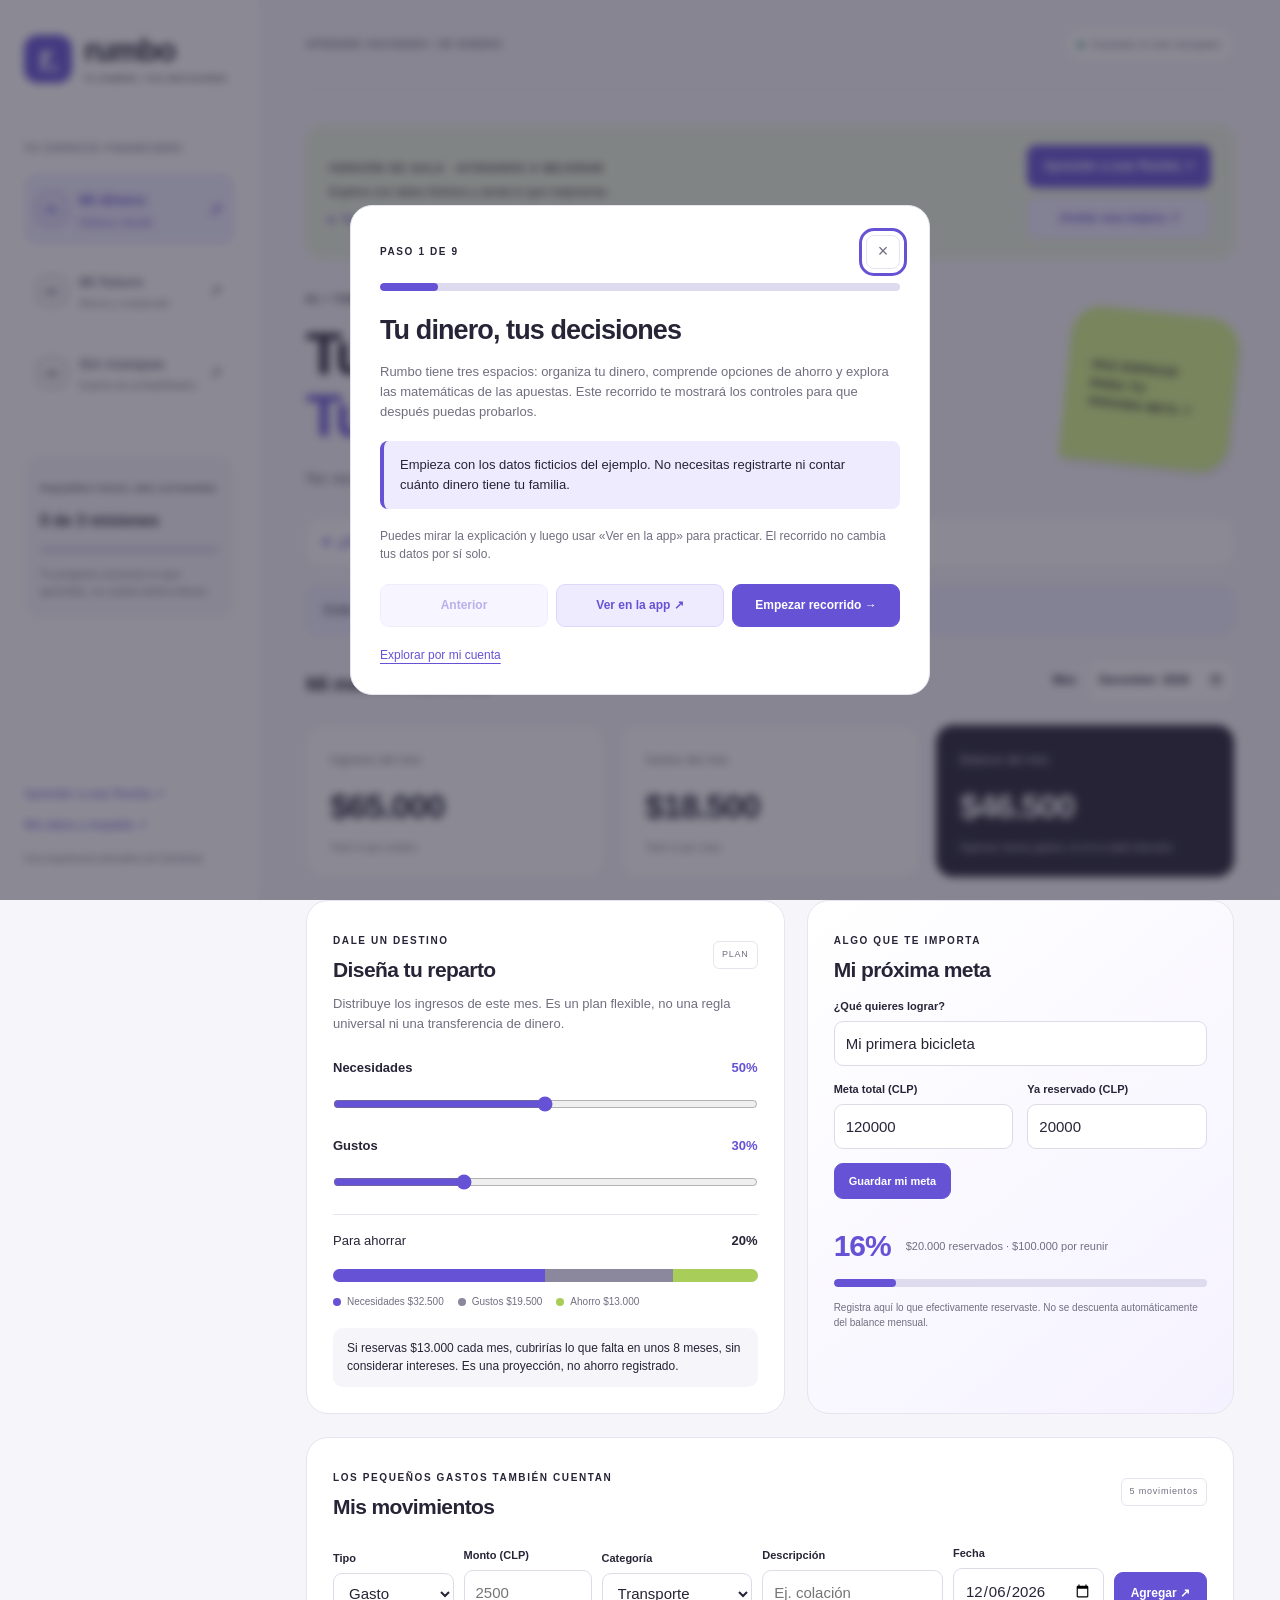
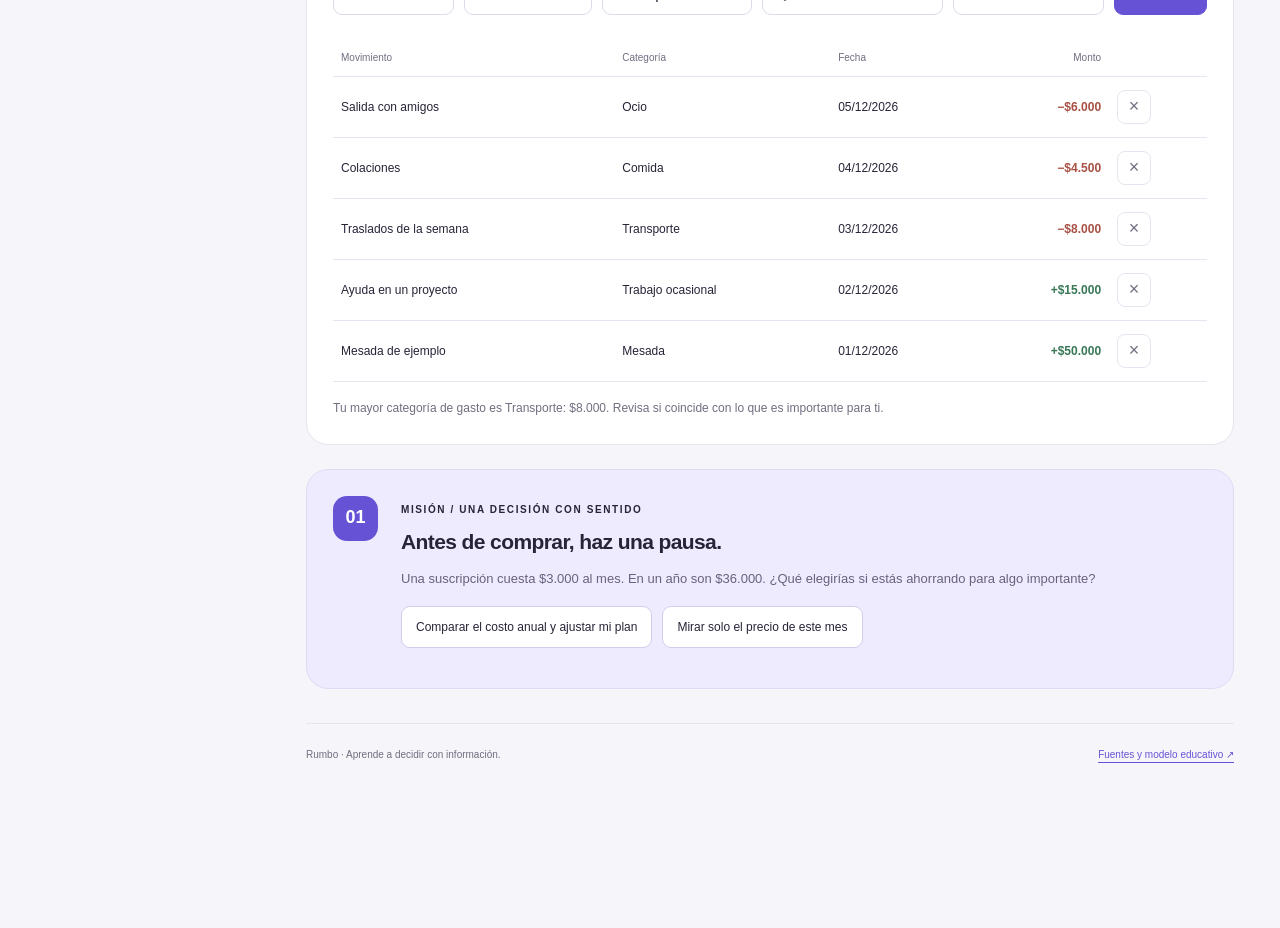
==== commit 70add54d: "Añadir tutorial interactivo de Rumbo y ayudas por sección Incluye nueve pasos, práctica con controle" ====
--- a/Rumbo.html
+++ b/Rumbo.html
@@ -3,7 +3,7 @@
 <head>
   <meta charset="utf-8">
   <meta name="viewport" content="width=device-width,initial-scale=1">
-  <meta name="rumbo-version" content="1.1-aula-20261019">
+  <meta name="rumbo-version" content="1.2-tutorial-20261019">
   <meta name="theme-color" content="#6652d5">
   <meta name="description" content="Rumbo: aprende a organizar tu dinero, entender el ahorro y descubrir las matemáticas detrás de las apuestas.">
   <title>Rumbo · Tu dinero, tus decisiones</title>
@@ -16,6 +16,7 @@
 @media(max-width:640px){main{padding:0 17px 24px}.sidebar{padding:16px 17px 10px}.sidebar nav a{justify-content:center;padding:11px 6px;font-size:11px;gap:6px}.sidebar nav small{display:none}.nav-symbol{border:0;width:auto;height:auto;line-height:1;font-size:10px}.topbar{font-size:8px;gap:10px}.local-pill{font-size:8px;padding:7px 8px}.page-heading{align-items:flex-start;margin-bottom:22px}.heading-sticker{width:100px;min-height:111px;padding:15px 12px;border-radius:20px 20px 20px 2px;font-size:8px;line-height:1.7;margin-top:15px}.heading-sticker strong{font-size:8px}h1{font-size:35px;letter-spacing:-1.5px}.eyebrow{font-size:8px;letter-spacing:1.2px}.page-heading p{font-size:13px}.notice{font-size:11px;padding:12px}.section-line{align-items:flex-start;flex-direction:column;gap:10px}.section-line h2{font-size:19px}.stats{grid-template-columns:1fr 1fr;gap:11px}.stats>.stat:last-child{grid-column:1/-1}.stat{padding:16px}.stat strong{font-size:27px;margin:6px 0}.stat>span{font-size:11px}.stat small{font-size:9px}.grid,.budget-grid,.projection-grid{grid-template-columns:1fr;gap:17px}.card{padding:20px;border-radius:18px;margin-bottom:18px}.card-heading{gap:8px}.card-heading h2{font-size:19px}.entry-form,.saving-form,.risk-form{grid-template-columns:1fr 1fr}.entry-form>div:nth-child(4){grid-column:1/-1}.risk-form>div:first-child{grid-column:1/-1}.risk-form button{grid-column:1/-1}.products{grid-template-columns:1fr;gap:14px}.product .product-summary{min-height:0}.concept-strip{grid-template-columns:1fr;gap:16px;padding:20px 0}.concept-strip p{margin-top:4px}.mission{padding:20px;gap:13px}.mission-number{width:33px;height:33px;border-radius:10px;font-size:13px}.choices{flex-direction:column}.choices button{width:100%}.mission h2{font-size:19px}.mission p{font-size:12px}.projection-total strong{font-size:33px}.saving-form button{width:100%;justify-self:stretch}.chart{min-height:0}.wide-chart{margin-top:25px}.risk-stats .stat strong{font-size:25px}.two{gap:10px}.mini-badge{font-size:8px;white-space:normal;text-align:center}footer{flex-direction:column;gap:12px}table{min-width:500px}.dialog-heading h2{font-size:20px}}
 @media(prefers-reduced-motion:reduce){html{scroll-behavior:auto}*{transition:none!important}}
 .classroom-banner{display:flex;align-items:center;justify-content:space-between;gap:20px;background:#eaf3de;border:1px solid #d5e5bf;border-radius:16px;padding:18px 22px;margin:0 0 28px}.classroom-banner p{font-size:12px;margin:5px 0 0}.classroom-banner details{margin-top:9px}.classroom-banner ol{font-size:12px;margin:12px 0 0;padding-left:20px;display:grid;gap:7px}.classroom-banner>.button{flex-shrink:0}textarea{font:inherit;width:100%;min-width:0;resize:vertical;padding:10px 12px;border:1px solid #dedbe8;border-radius:9px;color:var(--ink);margin-bottom:12px}textarea:focus-visible{outline:3px solid var(--purple);outline-offset:3px}#feedback-form .two{margin:0 0 16px}#feedback-list article{border:1px solid var(--line);border-radius:10px;padding:13px;margin:14px 0}#feedback-list article p{white-space:pre-wrap;overflow-wrap:anywhere;font-size:12px;margin:8px 0}#feedback-list article strong{font-size:12px}#download-feedback{margin-bottom:15px}@media(max-width:640px){.classroom-banner{flex-direction:column;align-items:stretch;padding:17px}.classroom-banner .button{align-self:flex-start}}
+.banner-actions{display:grid;gap:9px;flex-shrink:0}.side-bottom>button{display:block;margin-bottom:12px}.section-help{background:#fff;border:1px solid var(--line);border-radius:12px;padding:13px 17px;margin:0 0 21px}.section-help summary{font-size:13px}.section-help p{font-size:13px;color:var(--muted);margin:14px 0 12px}.section-help .text-button{font-size:12px}.tutorial-tip{border-left:4px solid var(--purple);background:var(--lavender);padding:14px 16px;border-radius:8px;font-size:13px;margin:18px 0}.tutorial-buttons{display:flex;gap:8px;flex-wrap:wrap;margin:20px 0 15px}.tutorial-buttons>.button{flex:1}.button:disabled{opacity:.45;cursor:default}#tutorial-dialog h2{font-size:27px;letter-spacing:-.9px;margin-top:22px}#tutorial-dialog progress{margin-top:14px}#tutorial-skip{font-size:12px}.tutorial-dock{position:fixed;left:284px;right:24px;bottom:max(15px,env(safe-area-inset-bottom));background:var(--ink);color:white;display:flex;justify-content:space-between;align-items:center;gap:15px;padding:16px 20px;border-radius:16px;z-index:20;box-shadow:0 10px 35px #27243744}.tutorial-dock strong{display:block;margin-top:5px;font-size:14px}.tutorial-dock .eyebrow{color:var(--lime);font-size:9px}.tutorial-dock-actions{display:flex;gap:9px;align-items:center;flex-shrink:0}.tutorial-dock .icon-button{color:white;border-color:#777184}.tutorial-highlight{outline:4px solid var(--purple)!important;outline-offset:7px;scroll-margin-top:35px;scroll-margin-bottom:180px;border-radius:10px}body.tutorial-active main{padding-bottom:165px}@media(max-width:1200px){.tutorial-dock{left:246px}}@media(max-width:920px){.tutorial-dock{left:18px;right:18px}.side-bottom{display:flex;gap:18px;align-items:center;margin-top:12px;padding:0}.side-bottom>span{display:none}.side-bottom>button{margin:0;font-size:10px}}@media(max-width:640px){.banner-actions{align-self:stretch}.banner-actions .button{width:100%}.tutorial-dock{align-items:flex-start;flex-direction:column;gap:10px;padding:14px 16px}.tutorial-dock-actions{width:100%}.tutorial-dock-actions>.button{flex:1;font-size:11px;padding:9px}.tutorial-dock strong{font-size:13px}.tutorial-buttons{display:grid;grid-template-columns:1fr 1fr}.tutorial-buttons #tutorial-next{grid-column:1/-1}.tutorial-highlight{outline-offset:4px}#tutorial-dialog{padding:22px}#tutorial-dialog h2{font-size:23px}.section-help summary{font-size:12px}}
 
 </style>
   
@@ -32,14 +33,15 @@
     <a href="#riesgos" data-route="riesgos"><span class="nav-symbol">03</span><span>Sin trampas<small>Explora las probabilidades</small></span><span class="arrow">↗</span></a>
   </nav>
   <div class="route-progress"><span class="eyebrow">PEQUEÑOS PASOS, MÁS AUTONOMÍA</span><strong id="progress-label">0 de 3 misiones</strong><progress id="progress" max="3" value="0">0 de 3</progress><p>Tu progreso reconoce lo que aprendes, no cuánto dinero tienes.</p></div>
-  <div class="side-bottom"><button class="text-button" id="open-data">Mis datos y respaldo ↗</button><span>Una experiencia educativa de GamiAula</span></div>
+  <div class="side-bottom"><button class="text-button" data-start-tutorial="0">Aprender a usar Rumbo ↗</button><button class="text-button" id="open-data">Mis datos y respaldo ↗</button><span>Una experiencia educativa de GamiAula</span></div>
 </aside>
 <main id="main" tabindex="-1">
   <header class="topbar"><span id="breadcrumb">APRENDE HACIENDO / MI DINERO</span><span class="local-pill"><i></i> Guardado en este navegador</span></header>
 
-  <aside class="classroom-banner" aria-label="Prueba en aula"><div><span class="eyebrow">VERSIÓN DE AULA · AYÚDANOS A MEJORAR</span><p>Explora con datos ficticios y anota lo que mejorarías.</p><details><summary>Tu recorrido de prueba (15–20 min)</summary><ol><li>Mi dinero: agrega un gasto y cambia tu meta.</li><li>Mi futuro: compara dos productos y calcula un escenario con tasa cero.</li><li>Sin trampas: compara la ruleta con la moneda justa. ¿Qué cambia?</li><li>Anota una mejora concreta y descarga tus notas para entregarlas al docente.</li></ol></details></div><button class="button" id="open-feedback">Anotar una mejora ↗</button></aside>
+  <aside id="classroom-intro" class="classroom-banner" aria-label="Prueba en aula"><div><span class="eyebrow">VERSIÓN DE AULA · AYÚDANOS A MEJORAR</span><p>Explora con datos ficticios y anota lo que mejorarías.</p><details><summary>Tu recorrido de prueba (15–20 min)</summary><ol><li>Mi dinero: agrega un gasto y cambia tu meta.</li><li>Mi futuro: compara dos productos y calcula un escenario con tasa cero.</li><li>Sin trampas: compara la ruleta con la moneda justa. ¿Qué cambia?</li><li>Anota una mejora concreta y descarga tus notas para entregarlas al docente.</li></ol></details></div><div class="banner-actions"><button class="button" data-start-tutorial="0">Aprender a usar Rumbo ↗</button><button class="button secondary" id="open-feedback">Anotar una mejora ↗</button></div></aside>
   <section class="page" id="page-dinero" aria-labelledby="title-dinero">
     <div class="page-heading"><div><span class="eyebrow">01 / TOMA EL CONTROL</span><h1 id="title-dinero">Tu dinero.<br><span>Tu próximo paso.</span></h1><p>No necesitas tener mucho. Necesitas saber dónde va.</p></div><div class="heading-sticker">HAZ ESPACIO<br>PARA TU<br><strong>PRÓXIMA META ↗</strong></div></div>
+    <details class="section-help"><summary>¿Cómo se usa Mi dinero?</summary><p>1. Elige el mes que quieres revisar. 2. Registra un ingreso o gasto con su monto, categoría, descripción y fecha. 3. Mira cómo cambia el balance. 4. Ajusta el reparto y guarda una meta con el dinero que ya reservaste.</p><button class="text-button" data-start-tutorial="1">Muéstrame paso a paso ↗</button></details>
     <div class="notice" id="demo-notice">Estás explorando un mes de ejemplo con fichas en pesos chilenos. Puedes editarlo o <button class="text-button" id="start-empty">comenzar desde cero</button>.</div>
     <div class="section-line"><h2>Mi mes en números</h2><label class="inline-label" for="period">Mes <input id="period" type="month"></label></div>
     <div class="stats"><article class="stat"><span>Ingresos del mes</span><strong id="income">$0</strong><small>Todo lo que recibes</small></article><article class="stat"><span>Gastos del mes</span><strong id="expenses">$0</strong><small>Todo lo que usas</small></article><article class="stat dark"><span>Balance del mes</span><strong id="balance">$0</strong><small>Ingresos menos gastos; no es tu saldo bancario</small></article></div>
@@ -50,6 +52,7 @@
   </section>
   <section class="page" id="page-futuro" hidden aria-labelledby="title-futuro">
     <div class="page-heading"><div><span class="eyebrow">02 / PIENSA UN POCO MÁS ALLÁ</span><h1 id="title-futuro">Tu yo del futuro<br><span>te lo va a agradecer.</span></h1><p>Comprende las opciones antes de elegir dónde guardar tu dinero.</p></div><div class="heading-sticker mint">TIEMPO<br>+ CONSTANCIA<br><strong>= POSIBILIDADES</strong></div></div>
+    <details class="section-help"><summary>¿Cómo se usa Mi futuro?</summary><p>Abre las fichas para comparar riesgo y disponibilidad. En el simulador, elige monto inicial, aporte, meses, tasa e inflación y pulsa «Calcular mi escenario». Con tasa cero verás únicamente lo que aportas; una tasa hipotética no es una promesa de ganancia.</p><button class="text-button" data-start-tutorial="4">Muéstrame paso a paso ↗</button></details>
     <div class="concept-strip"><div><strong>Ahorro</strong><p>Reservar parte del dinero para una meta o un imprevisto.</p></div><div><strong>Inversión</strong><p>Usar dinero en un instrumento que puede generar un retorno y también pérdidas.</p></div><div><strong>Liquidez</strong><p>Qué tan fácil y rápido puedes recuperar tu dinero.</p></div></div>
     <div class="section-line"><h2>No todas las opciones hacen lo mismo</h2><span class="muted">Abre una ficha para conocerla</span></div>
     <div class="products" id="products"></div>
@@ -59,6 +62,7 @@
   </section>
   <section class="page" id="page-riesgos" hidden aria-labelledby="title-riesgos">
     <div class="page-heading"><div><span class="eyebrow">03 / MIRA DETRÁS DE LA PROMESA</span><h1 id="title-riesgos">La suerte no es<br><span>un plan financiero.</span></h1><p>Descubre por qué ganar una vez no cambia las reglas del juego.</p></div><div class="heading-sticker coral">PREGUNTA<br>POR LOS NÚMEROS.<br><strong>NO POR LA RACHA.</strong></div></div>
+    <details class="section-help"><summary>¿Cómo se usa Sin trampas?</summary><p>Elige un modelo, fichas por ronda y número de rondas. Pulsa «Analizar 300 sesiones» y compara una sesión, el promedio observado y la expectativa. Prueba también la moneda justa: expectativa cero no significa que todas las sesiones empaten.</p><button class="text-button" data-start-tutorial="6">Muéstrame paso a paso ↗</button></details>
     <div class="notice coral-notice">Laboratorio matemático con fichas ficticias. Aquí no se apuesta, no se compra y no hay premios por ganar.</div>
     <div class="grid"><article class="card"><span class="eyebrow">EL DETALLE QUE CAMBIA TODO</span><h2>¿Qué es la ventaja de la casa?</h2><p>Es la parte de lo apostado que el modelo deja, en promedio, al operador. En una ruleta europea idealizada, apostar a un color acierta 18 de 37 veces: el cero hace la diferencia.</p><div class="formula">18/37 × (+1) + 19/37 × (−1)<strong>= −1/37 ≈ −2,70%</strong></div><p>Puedes ganar una sesión. Al repetir apuestas con estas reglas, el resultado esperado es negativo. El retorno promedio no describe lo que recibirá cada persona.</p></article><article class="card dark-card"><span class="eyebrow">UNA GANANCIA AISLADA NO ES UNA ESTRATEGIA</span><h2>Observa muchas sesiones,<br>no solo una historia.</h2><p>Las redes suelen mostrar a quien ganó. No muestran necesariamente a todas las personas que perdieron ni cuánto apostaron antes.</p><p>En el laboratorio compararás una sesión, el promedio de 300 sesiones y el resultado esperado según las reglas.</p></article></div>
     <article class="card"><div class="card-heading"><div><span class="eyebrow">LABORATORIO DE PROBABILIDADES</span><h2>Lo que una racha no te cuenta</h2></div><span class="mini-badge">300 SESIONES</span></div><form id="risk-form" class="risk-form"><div><label for="risk-model">Modelo matemático</label><select id="risk-model"><option value="roulette">Ruleta europea: color (18/37)</option><option value="coin">Moneda: pago total de 1,9×</option><option value="fair">Moneda justa: control sin ventaja</option></select></div><div><label for="risk-stake">Fichas por ronda</label><input id="risk-stake" type="number" value="100" min="1" max="100000" step="1" required></div><div><label for="risk-rounds">Rondas por sesión</label><select id="risk-rounds"><option value="10">10</option><option value="100" selected>100</option><option value="500">500</option><option value="1000">1.000</option></select></div><button class="button" type="submit">Analizar 300 sesiones ↗</button></form><p class="muted" id="model-description"></p><div class="stats risk-stats"><article class="stat"><span>Ventaja teórica de la casa</span><strong id="house-edge"></strong><small>Por cada ficha apostada</small></article><article class="stat"><span>Resultado esperado por sesión</span><strong id="expected-net"></strong><small>Según probabilidades y pagos</small></article><article class="stat dark"><span>Promedio observado por sesión</span><strong id="observed-net"></strong><small>Varía en cada experimento</small></article></div><div id="risk-chart" class="chart wide-chart"></div><div class="legend"><span><i class="dot gray"></i> Una sesión</span><span><i class="dot purple"></i> Promedio de 300 sesiones</span><span><i class="dot coral-dot"></i> Resultado esperado</span></div><div id="session-bar" class="stacked" aria-hidden="true"></div><p id="session-summary" class="feedback" aria-live="polite"></p><details><summary>Cómo interpretar el experimento</summary><p>Cada ronda es independiente y usa el mismo tamaño de apuesta. Si se acierta, el pago total incluye la ficha inicial; si se pierde, se pierde esa ficha. En el control justo no hay ventaja de la casa, pero sigue existiendo variación y riesgo de pérdidas.</p><p>Completamos todas las rondas sin límite de capital para estudiar el resultado neto acumulado. Los valores negativos son pérdidas acumuladas, no un saldo real. No modelamos endeudamiento ni abandono por falta de fondos.</p><p>La ventaja indica el ingreso bruto esperado por lo apostado, antes de gastos del operador. Ni una sesión ni 300 sesiones garantizan un resultado concreto.</p></details></article>
@@ -70,6 +74,8 @@
 <dialog id="data-dialog"><div class="dialog-heading"><h2>Tu espacio, tus datos</h2><button class="icon-button" data-close="data-dialog" aria-label="Cerrar">×</button></div><p>No necesitas registrarte. Tus movimientos, meta y misiones se guardan en este navegador. No llegan a GitHub ni a GamiAula.</p><p>En un dispositivo compartido, usa ejemplos ficticios. Puedes descargar un respaldo y restaurarlo en otro navegador.</p><div class="dialog-actions"><button class="button" id="export-data">Descargar respaldo JSON</button><label class="button secondary" for="import-data">Restaurar respaldo</label><input id="import-data" type="file" accept=".json,application/json" class="sr-only"><button class="button secondary" id="load-demo">Cargar ejemplo (reemplaza datos)</button><button class="button danger" id="clear-data">Borrar mis datos de este navegador</button></div><p id="data-feedback" aria-live="polite"></p><p class="muted">Si borras los datos del navegador o usas modo privado, el guardado puede desaparecer. La app funciona sin conexiones externas; solo los enlaces a fuentes abren otros sitios.</p></dialog>
 <dialog id="sources-dialog"><div class="dialog-heading"><h2>Aprender con respaldo</h2><button class="icon-button" data-close="sources-dialog" aria-label="Cerrar">×</button></div><p>Contenido educativo para adolescentes, con montos de ejemplo en CLP. Tasas hipotéticas, sin recomendaciones de compra ni contratación.</p><ul class="sources"><li><a href="https://www.cmfchile.cl/educa/621/w3-article-27432.html" target="_blank" rel="noopener noreferrer">CMF Educa: instrumentos de ahorro ↗</a></li><li><a href="https://www.cmfchile.cl/educa/621/w3-propertyvalue-988.html" target="_blank" rel="noopener noreferrer">CMF Educa: fondos mutuos y riesgos ↗</a></li><li><a href="https://www.cmfchile.cl/educa/621/w3-article-518.html" target="_blank" rel="noopener noreferrer">CMF Educa: instrumentos del mercado de valores ↗</a></li><li><a href="https://www.gamblingcommission.gov.uk/public-and-players/guide/return-to-player-how-much-gaming-machines-payout" target="_blank" rel="noopener noreferrer">Gambling Commission: retorno promedio e independencia ↗</a></li></ul><p class="muted">Fuentes revisadas el 13 de octubre de 2026. El modelo de ruleta y la moneda con pago reducido son ejemplos matemáticos simplificados. Los términos reales dependen de cada producto.</p></dialog>
 <dialog id="feedback-dialog" aria-labelledby="feedback-title"><div class="dialog-heading"><h2 id="feedback-title">Tus ideas mejoran Rumbo</h2><button class="icon-button" data-close="feedback-dialog" aria-label="Cerrar notas">×</button></div><p>Usa ejemplos ficticios. No incluyas tu nombre, datos de tu familia ni información financiera real. Las notas quedan en este navegador: descárgalas y compártelas con tu docente.</p><form id="feedback-form"><div class="two"><div><label for="feedback-section">Sección</label><select id="feedback-section"><option value="dinero">Mi dinero</option><option value="futuro">Mi futuro</option><option value="riesgos">Sin trampas</option><option value="general">Toda la app</option></select></div><div><label for="feedback-kind">¿Qué encontraste?</label><select id="feedback-kind"><option>Idea de mejora</option><option>Algo no funciona</option><option>Algo no se entiende</option><option>Algo que me gustó</option></select></div></div><label for="feedback-task">¿Qué intentabas hacer?</label><textarea id="feedback-task" rows="2" maxlength="500" required placeholder="Ej. comparar dos escenarios de ahorro"></textarea><label for="feedback-result">¿Qué ocurrió o qué mejorarías?</label><textarea id="feedback-result" rows="3" maxlength="700" required></textarea><label for="feedback-expect">¿Qué esperabas o qué propones? (opcional)</label><textarea id="feedback-expect" rows="2" maxlength="700"></textarea><button class="button" type="submit">Guardar nota</button></form><p id="feedback-status" role="status"></p><div id="feedback-list"></div><button class="button secondary" id="download-feedback">Descargar mis notas (.txt)</button><p class="muted">Descargar prepara un archivo; no lo envía automáticamente al docente. Estas notas se guardan y descargan por separado del respaldo de tus movimientos.</p></dialog>
+<dialog id="tutorial-dialog" aria-labelledby="tutorial-title" aria-describedby="tutorial-copy"><div class="dialog-heading"><span class="eyebrow" id="tutorial-step-label">PASO 1 DE 9</span><button class="icon-button" id="tutorial-close" aria-label="Cerrar tutorial">×</button></div><progress id="tutorial-progress" max="9" value="1">1 de 9</progress><h2 id="tutorial-title">Aprende a usar Rumbo</h2><p id="tutorial-copy"></p><div class="tutorial-tip" id="tutorial-tip"></div><p class="muted">Puedes mirar la explicación y luego usar «Ver en la app» para practicar. El recorrido no cambia tus datos por sí solo.</p><div class="tutorial-buttons"><button class="button secondary" id="tutorial-prev">Anterior</button><button class="button secondary" id="tutorial-view">Ver en la app ↗</button><button class="button" id="tutorial-next">Siguiente →</button></div><button class="text-button" id="tutorial-skip">Explorar por mi cuenta</button></dialog>
+<aside id="tutorial-dock" class="tutorial-dock" aria-label="Controles del tutorial" hidden><div><span class="eyebrow" id="tutorial-dock-count"></span><strong id="tutorial-dock-title"></strong></div><div class="tutorial-dock-actions"><button class="button secondary" id="tutorial-dock-explain">Ver explicación</button><button class="button" id="tutorial-dock-next">Siguiente →</button><button class="icon-button" id="tutorial-dock-exit" aria-label="Salir del recorrido">×</button></div></aside>
 <div id="toast" role="status" aria-live="polite"></div>
 <noscript><p>Activa JavaScript para usar los simuladores y guardar movimientos.</p></noscript>
 <script>
@@ -296,7 +302,7 @@
   $('open-data').addEventListener('click',()=>{$('data-feedback').textContent='';$('data-dialog').showModal();});
   $('open-sources').addEventListener('click',()=> $('sources-dialog').showModal());
   document.querySelectorAll('[data-close]').forEach(b=>b.addEventListener('click',()=>$(b.dataset.close).close()));
-  $('clear-data').addEventListener('click',()=>{if(confirm('¿Borrar movimientos, meta y progreso de este navegador? Descarga un respaldo si quieres conservarlos.')){replace(empty(),'Datos borrados.');feedbackNotes=[];saveNotes();renderNotes();$('data-feedback').textContent='Datos anteriores eliminados. Tu espacio quedó vacío.';}});
+  $('clear-data').addEventListener('click',()=>{if(confirm('¿Borrar movimientos, meta y progreso de este navegador? Descarga un respaldo si quieres conservarlos.')){replace(empty(),'Datos borrados.');feedbackNotes=[];saveNotes();renderNotes();try{localStorage.removeItem(TUTORIAL_KEY);}catch{}$('data-feedback').textContent='Datos anteriores eliminados. Tu espacio quedó vacío.';}});
   $('load-demo').addEventListener('click',()=>{if(confirm('¿Reemplazar movimientos, meta y progreso por el ejemplo?')){replace(demo(),'Ejemplo cargado.');$('period').value=month;renderBudget();$('data-feedback').textContent='Ahora estás usando datos ficticios de ejemplo.';}});
   $('export-data').addEventListener('click',()=>{const blob=new Blob([JSON.stringify(state,null,2)],{type:'application/json'}),url=URL.createObjectURL(blob),a=document.createElement('a');a.href=url;a.download='rumbo-respaldo-'+today+'.json';a.click();setTimeout(()=>URL.revokeObjectURL(url),1000);$('data-feedback').textContent='Respaldo preparado. Consérvalo en un lugar privado.';});
   $('import-data').addEventListener('change',async e=>{const file=e.target.files[0];if(!file)return;try{if(file.size>2e6)throw Error();const restored=F.validateBackup(JSON.parse(await file.text()));if(confirm('¿Reemplazar los datos de este navegador por el respaldo?')){replace(restored,'Respaldo restaurado.');const last=state.entries.map(x=>x.date).sort().at(-1);$('period').value=last?last.slice(0,7):month;renderBudget();$('data-feedback').textContent='Respaldo restaurado correctamente.';}}catch{$('data-feedback').textContent='El archivo no es un respaldo válido de Rumbo. Tus datos actuales se conservaron.';}finally{e.target.value='';}});
@@ -342,9 +348,66 @@
     const a=document.createElement('a');a.href=url;a.download='Rumbo_notas_'+localDate()+'.txt';a.click();setTimeout(()=>URL.revokeObjectURL(url),1000);
     $('feedback-status').textContent='Archivo preparado. Compártelo con tu docente por el medio acordado.';
   });
-  window.addEventListener('hashchange',()=>{route();window.scrollTo({top:0,behavior:'instant'});$('main').focus({preventScroll:true});});
+  const TUTORIAL_KEY = 'rumbo.tutorial.v1';
+  const tutorialSteps = [
+    {route:'dinero',target:'#classroom-intro',title:'Tu dinero, tus decisiones',copy:'Rumbo tiene tres espacios: organiza tu dinero, comprende opciones de ahorro y explora las matemáticas de las apuestas. Este recorrido te mostrará los controles para que después puedas probarlos.',tip:'Empieza con los datos ficticios del ejemplo. No necesitas registrarte ni contar cuánto dinero tiene tu familia.'},
+    {route:'dinero',target:'#entry-form',title:'Registra lo que entra y lo que sale',copy:'Elige Ingreso o Gasto, escribe un monto en pesos chilenos, selecciona una categoría y agrega descripción y fecha. Pulsa Agregar. El mes se ajusta a la fecha del movimiento y las cifras de arriba se actualizan.',tip:'Prueba un gasto ficticio de $2.500. En el ejemplo, los gastos pasarán de $18.500 a $21.000. Puedes quitarlo con la × de su fila. El balance es ingresos menos gastos del mes, no un saldo bancario.'},
+    {route:'dinero',target:'#needs',title:'Dale un destino a tu presupuesto',copy:'Mueve las barras de Necesidades y Gustos. Lo que resta se asigna al plan de ahorro. Los porcentajes se calculan sobre los ingresos del mes seleccionado y entre los tres suman 100%.',tip:'Es una planificación que puedes adaptar a tu realidad. Mover una barra no transfiere dinero ni registra un gasto; los escenarios se restablecen al recargar.'},
+    {route:'dinero',target:'#goal-form',title:'Ponle nombre a tu próxima meta',copy:'Escribe qué quieres lograr, su costo total y cuánto dinero ya reservaste. Pulsa Guardar mi meta para actualizar el progreso. El plan estima cuántos meses tomaría reunir lo que falta si reservas la misma cantidad.',tip:'Ejemplo: meta $100.000 y ya reservado $25.000 significa 25%. Solo anota como reservado lo que realmente separaste; este campo no descuenta dinero del balance automáticamente.'},
+    {route:'futuro',target:'#products',title:'Conoce antes de elegir',copy:'Compara las fichas de cuenta de ahorro, depósito a plazo, fondo mutuo y acciones. Abre Entender este producto para leer más. Observa qué puede pasar con su valor y cuándo podrías recuperar el dinero.',tip:'Una meta cercana requiere revisar disponibilidad, costos y riesgo. Las fichas explican conceptos; no son ofertas ni recomendaciones de contratación.'},
+    {route:'futuro',target:'#saving-form',title:'Construye un escenario de ahorro',copy:'Completa monto inicial, aporte mensual, meses, tasa anual efectiva e inflación supuesta. Luego pulsa Calcular mi escenario. Revisa el total, lo aportado, la variación y el valor en pesos de hoy.',tip:'Prueba $20.000 iniciales + $10.000 al mes durante 12 meses con tasa e inflación en 0%: el resultado es $140.000. Cambia una variable a la vez para comprender su efecto. La tasa es hipotética, no una promesa.'},
+    {route:'riesgos',target:'#risk-form',title:'Mira muchas sesiones, no solo una racha',copy:'Elige modelo, fichas por ronda y rondas por sesión, y pulsa Analizar 300 sesiones. Compara la sesión individual, el promedio observado y el resultado esperado. Todos los valores son fichas ficticias.',tip:'Compara la ruleta con la moneda justa. En el control justo la expectativa es cero, pero algunas sesiones ganan y otras pierden. Con ventaja de la casa la expectativa es negativa; una ganancia puntual no cambia las probabilidades.'},
+    {route:'dinero',target:'#open-feedback',title:'Anota algo que podamos mejorar',copy:'Abre Anotar una mejora. Indica la sección, qué intentabas hacer, qué ocurrió y qué propones. Guarda la nota y usa Descargar mis notas para obtener un TXT y compartirlo con tu docente.',tip:'Las notas quedan en este navegador y no se entregan automáticamente. Usa ejemplos ficticios y evita nombres o información financiera real.'},
+    {route:'dinero',target:'#open-data',title:'Conserva tu avance y vuelve cuando quieras',copy:'En Mis datos y respaldo puedes descargar un JSON con tus movimientos, meta y misiones, o restaurar uno existente. Las notas de mejora se descargan por separado. Al cerrar el recorrido podrás seguir explorando.',tip:'El avance se guarda en este navegador. Si cambias de dispositivo o borras sus datos, necesitarás un respaldo. Puedes volver a abrir este tutorial con Aprender a usar Rumbo y consultar las ayudas de cada sección.'}
+  ];
+  let tutorialIndex=0, tutorialActive=false, tutorialReturnFocus=null;
+  function rememberTutorial(value){try{localStorage.setItem(TUTORIAL_KEY,value);}catch{ /* El tutorial sigue disponible aunque no se pueda guardar su estado. */ }}
+  function clearTutorialHighlight(){document.querySelectorAll('.tutorial-highlight').forEach(el=>el.classList.remove('tutorial-highlight'));}
+  function setTutorialRoute(step){
+    history.replaceState(null,'','#'+step.route);route();
+  }
+  function updateTutorial(){
+    const step=tutorialSteps[tutorialIndex],last=tutorialIndex===tutorialSteps.length-1;
+    clearTutorialHighlight();setTutorialRoute(step);
+    $('tutorial-title').textContent=step.title;$('tutorial-copy').textContent=step.copy;$('tutorial-tip').textContent=step.tip;
+    $('tutorial-step-label').textContent=`PASO ${tutorialIndex+1} DE ${tutorialSteps.length}`;
+    $('tutorial-progress').value=tutorialIndex+1;$('tutorial-progress').textContent=`${tutorialIndex+1} de ${tutorialSteps.length}`;
+    $('tutorial-prev').disabled=tutorialIndex===0;
+    $('tutorial-next').textContent=last?'Terminar tutorial ✓':tutorialIndex===0?'Empezar recorrido →':'Siguiente →';
+    $('tutorial-dock-next').textContent=last?'Terminar ✓':'Siguiente →';
+    $('tutorial-dock-count').textContent=`TUTORIAL · ${tutorialIndex+1} DE ${tutorialSteps.length}`;
+    $('tutorial-dock-title').textContent=step.title;
+    $('tutorial-dock').hidden=true;
+    if(!$('tutorial-dialog').open)$('tutorial-dialog').showModal();
+  }
+  function startTutorial(index=0){
+    tutorialReturnFocus=document.activeElement;tutorialIndex=index;tutorialActive=true;
+    document.body.classList.add('tutorial-active');rememberTutorial('seen');updateTutorial();
+  }
+  function stopTutorial(completed=false){
+    tutorialActive=false;clearTutorialHighlight();document.body.classList.remove('tutorial-active');
+    $('tutorial-dock').hidden=true;$('tutorial-dialog').close();
+    if(completed){rememberTutorial('completed');toast('Recorrido completado. Puedes volver a abrirlo cuando quieras.');}
+    if(tutorialReturnFocus?.isConnected&&tutorialReturnFocus.getClientRects().length)tutorialReturnFocus.focus({preventScroll:true});
+    else document.querySelector('[data-start-tutorial="0"]').focus({preventScroll:true});
+  }
+  function nextTutorial(){if(tutorialIndex===tutorialSteps.length-1)stopTutorial(true);else{tutorialIndex++;updateTutorial();}}
+  $('tutorial-next').addEventListener('click',nextTutorial);
+  $('tutorial-dock-next').addEventListener('click',nextTutorial);
+  $('tutorial-prev').addEventListener('click',()=>{if(tutorialIndex>0){tutorialIndex--;updateTutorial();}});
+  $('tutorial-view').addEventListener('click',()=>{
+    const target=document.querySelector(tutorialSteps[tutorialIndex].target);
+    $('tutorial-dialog').close();$('tutorial-dock').hidden=false;
+    if(target){target.classList.add('tutorial-highlight');if(!target.hasAttribute('tabindex'))target.setAttribute('tabindex','-1');target.scrollIntoView({block:'center',behavior:window.matchMedia('(prefers-reduced-motion: reduce)').matches?'instant':'smooth'});target.focus({preventScroll:true});}
+  });
+  $('tutorial-dock-explain').addEventListener('click',updateTutorial);
+  ['tutorial-close','tutorial-skip','tutorial-dock-exit'].forEach(id=>$(id).addEventListener('click',()=>stopTutorial(false)));
+  $('tutorial-dialog').addEventListener('cancel',e=>{e.preventDefault();stopTutorial(false);});
+  document.querySelectorAll('[data-start-tutorial]').forEach(b=>b.addEventListener('click',()=>startTutorial(+b.dataset.startTutorial)));
+  window.addEventListener('hashchange',()=>{if(tutorialActive)stopTutorial(false);route();window.scrollTo({top:0,behavior:'instant'});$('main').focus({preventScroll:true});});
   renderBudget();renderProjection();renderRisk();renderProgress();route();persist();
   if(startupMessage)toast(startupMessage);
+  try{if(!localStorage.getItem(TUTORIAL_KEY))startTutorial(0);}catch{ /* El botón de ayuda queda disponible si el navegador bloquea el almacenamiento. */ }
 })();
 
 </script>
